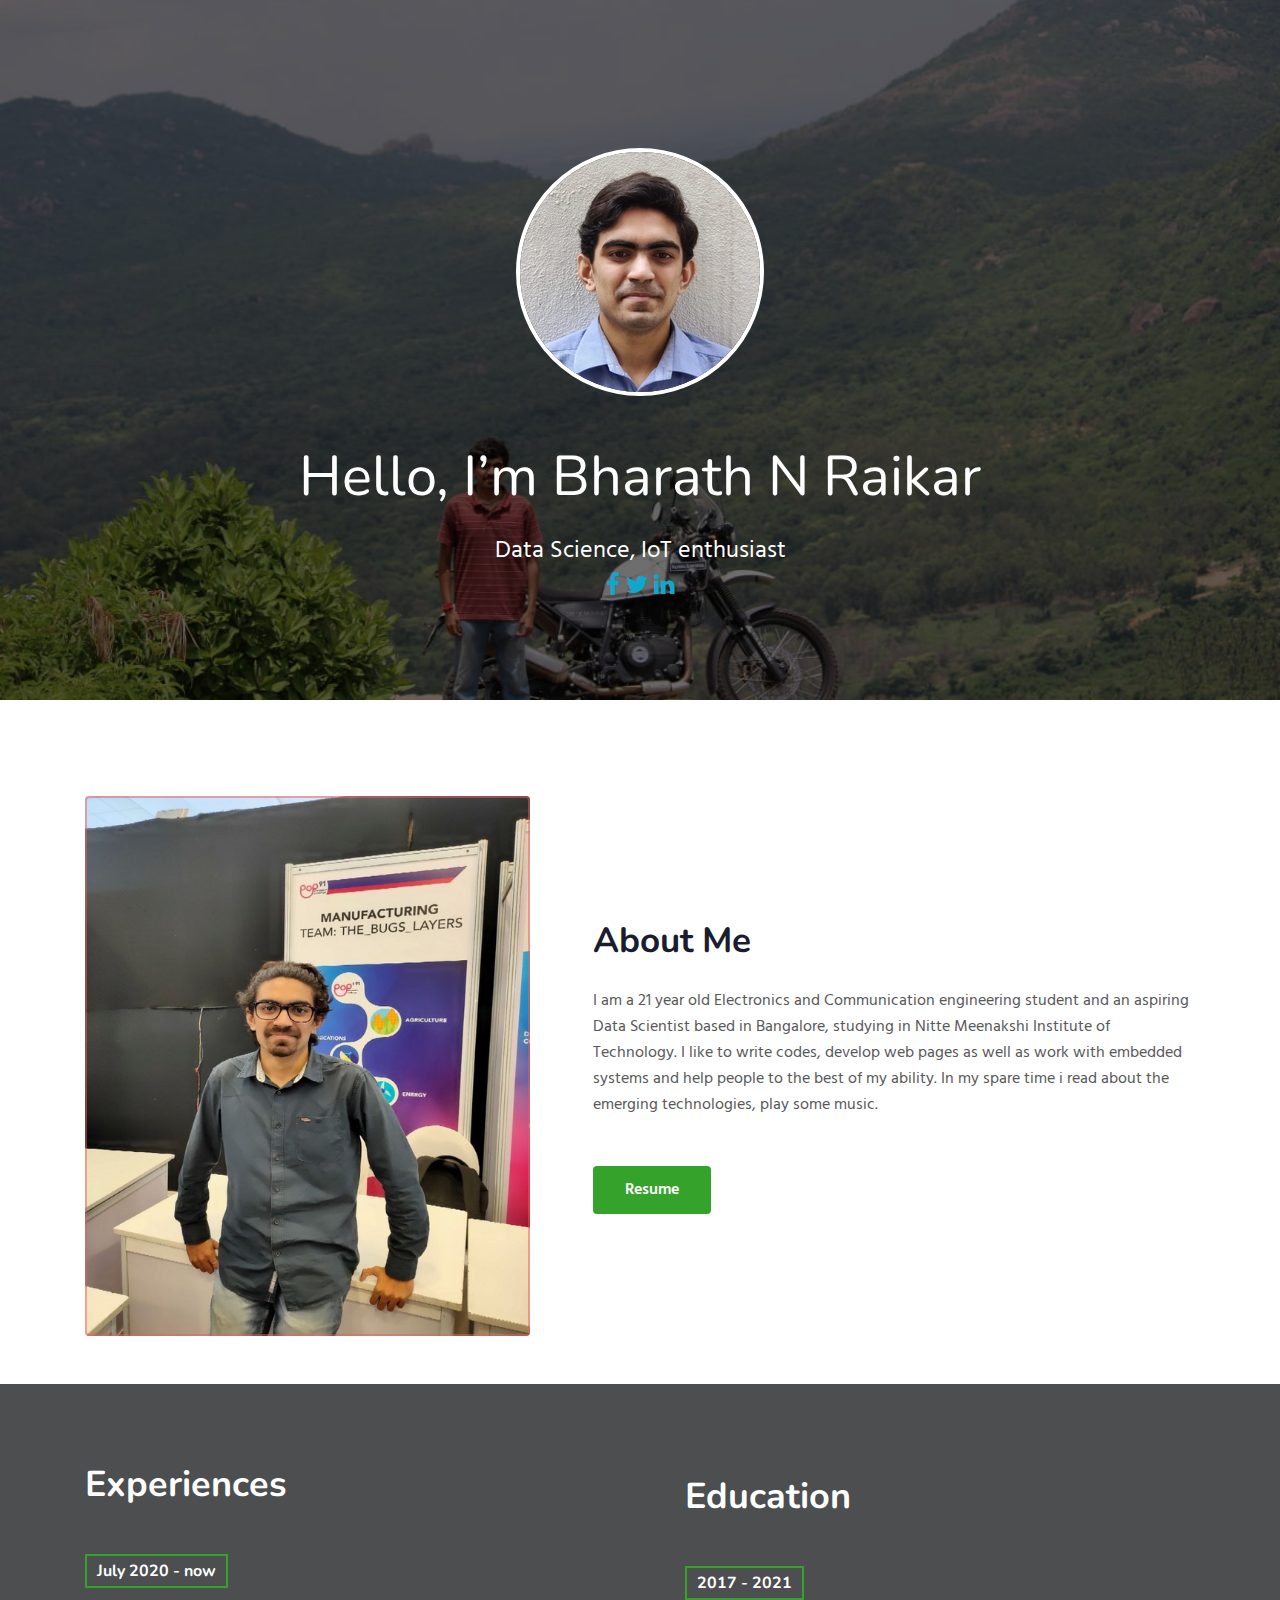
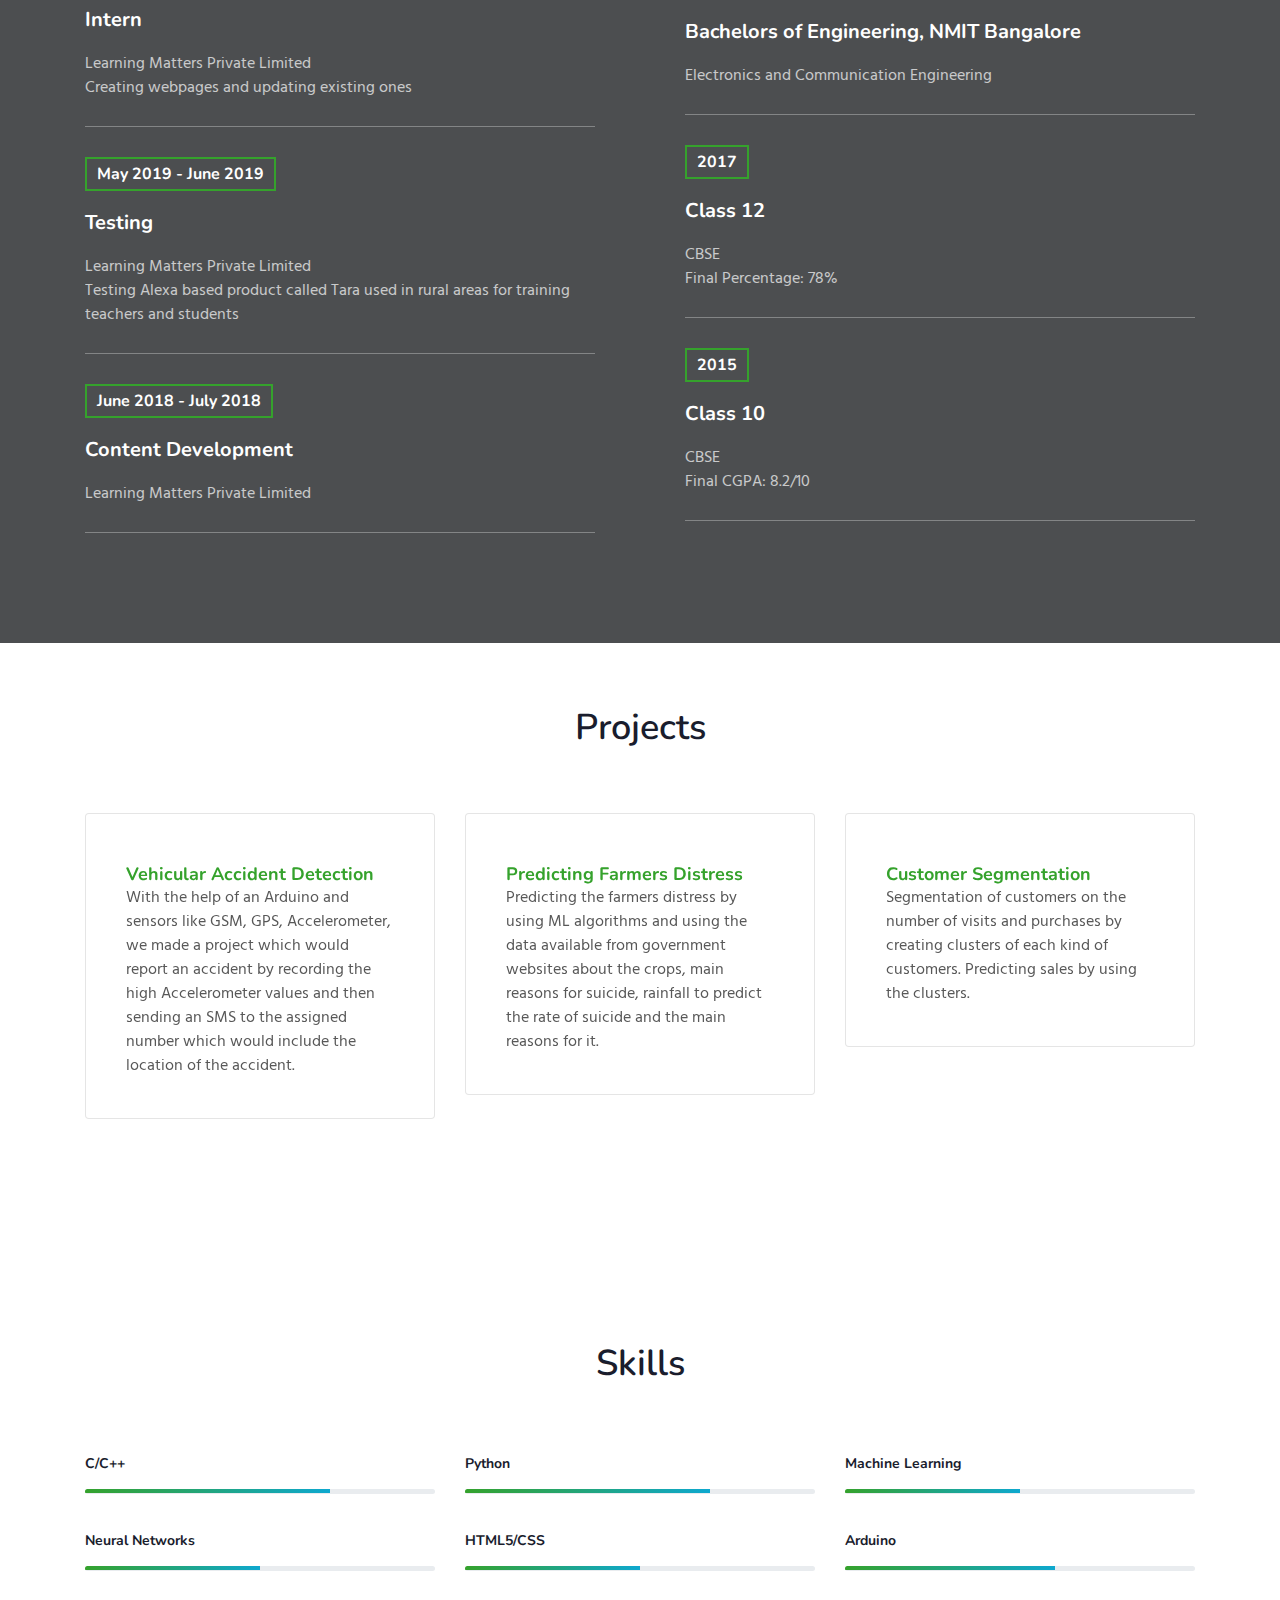
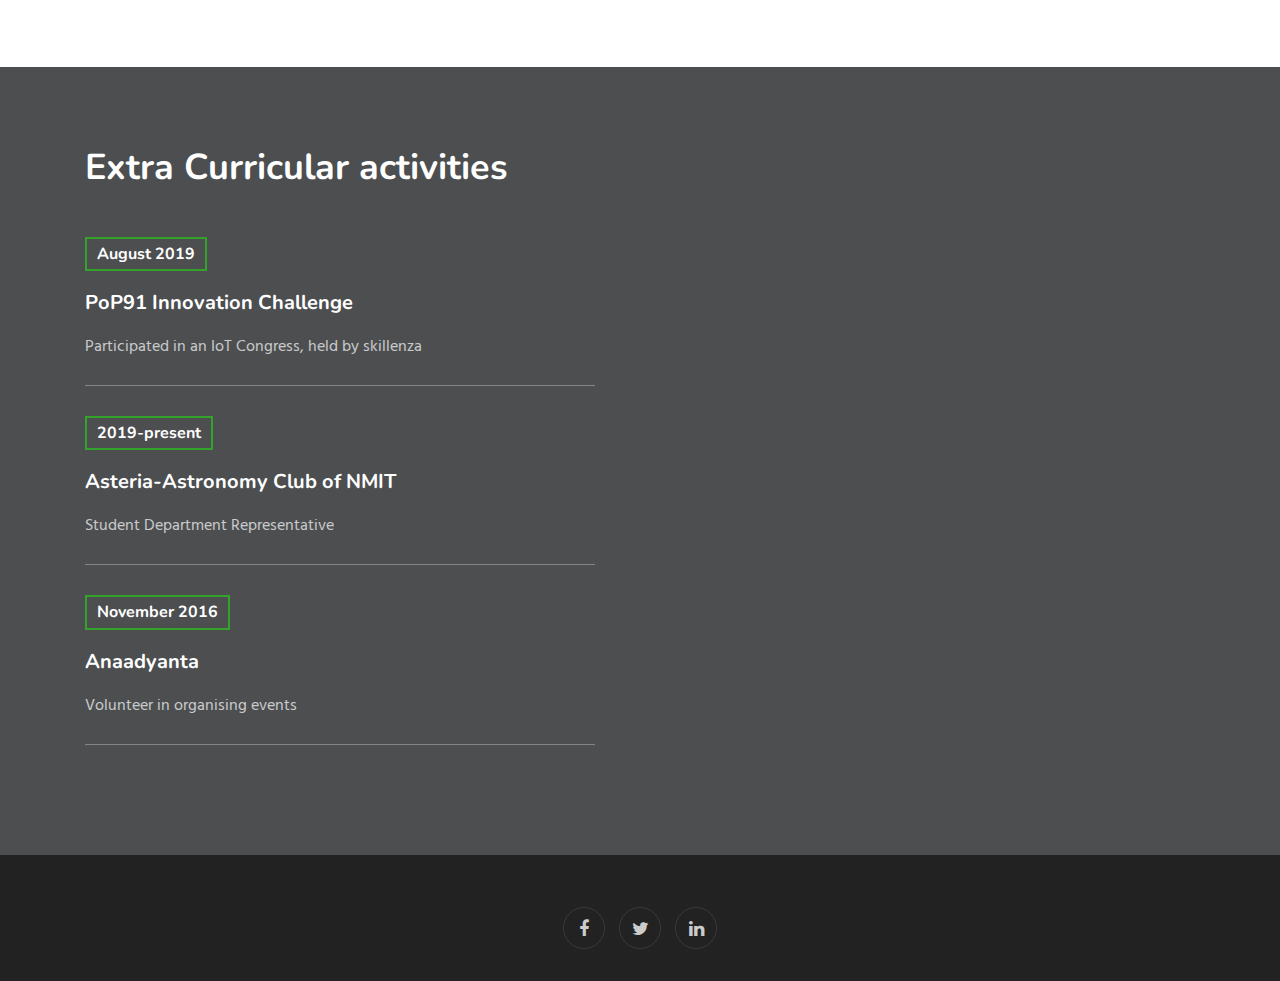
==== index.html @ 508997ac "first commit" ====
<!DOCTYPE html>
<html><head>
	<meta charset="utf-8">
	<meta name="viewport" content="width=device-width, initial-scale=1.0">
	<title>Bharath N Raikar</title>

	<!-- Custom-Files -->
    <link href="./bundles/css/style-starter.css" rel="stylesheet" type="text/css">
	 <!-- web fonts -->
    <link href="//fonts.googleapis.com/css?family=Nunito:400,600,700,800,900&amp;display=swap" rel="stylesheet">
    <link href="//fonts.googleapis.com/css?family=Hind&amp;display=swap" rel="stylesheet">
    <!-- //web fonts -->
</head>

<body>
	<div id="page" class="page"><!--  Main banner section -->
 
 <!--  //Main banner section --><!-- w3l-content-photo-5 -->

<!-- //w3l-content-photo-5 --><!-- grids block 5 -->
 <!--  Main banner section -->
 <section class="w3l-main-banner" id="home">
  <div class="companies20-content">
    <div class="companies-wrapper">
        <div class="item">
         
            <div class="slider-info banner-view text-center bg bg2" style="background-color: rgba(0, 0, 0, 0); margin-top: 0px; background-image: url(&quot;bundles/Cover.jpeg&quot;);" src="bundles/Webp.net-resizeimage.jpg">
              <div class="banner-info container">
                <img src="bundles/Webp.net-resizeimage.jpg" alt="about image" class="img-fluid" style="border-radius: 50%; border-color: rgb(255, 255, 255); border-style: solid; border-width: 4px;">
                <h3 class="banner-text mt-5 editContent">Hello, I’m Bharath N Raikar
                  </h3>
                  <p class="my-4 mb-5 editContent">Data Science, IoT enthusiast <br>
                  
                    
                    <a href="https://www.facebook.com/bharathnraikar/" class="facebook editContent"><span class="fa fa-facebook"></span></a>
                    <a href="https://twitter.com/raikar_bharath" class="twitter editContent"><span class="fa fa-twitter"></span></a>
                    <a href="https://www.linkedin.com/in/bharath-n-raikar/" class="linkedin editContent" style="outline: none; cursor: inherit;"><span class="fa fa-linkedin" style="outline: none; cursor: inherit;"></span></a>
                  </p>
               
              </div>
            </div>
          
        </div>
    </div>
  </div>
</section>
 <!--  //Main banner section --><!-- w3l-content-photo-5 -->
<div class="w3l-content-photo-5 py-5 editContent" id="about">
	<div class="content-main pt-lg-5 pt-md-3 pb-0">
		<div class="container">
			<div class="row">
				<div class="col-lg-5 content-photo editContent">
					<a href="#"><img src="bundles/pop.jpg" class="img-fluid" alt="content-photo" style="outline: rgba(233, 94, 94, 0.5) solid 2px; cursor: pointer; outline-offset: -2px; border-radius: 4px; border-color: rgb(9, 110, 135); border-style: none; border-width: 1px;"></a>
				</div>
				<div class="col-lg-7 content-left mt-lg-0 mt-5 pl-lg-5 editContent">
					<h3 class="editContent">About Me</h3>
					<p class="mb-0 editContent" style="outline: none; cursor: inherit;">I am a 21 year old Electronics and Communication engineering student and an aspiring Data Scientist based in Bangalore, 
					studying in Nitte Meenakshi Institute of Technology. I like to write codes, develop web pages as well as work with embedded systems and help people to the best of my ability. In my spare time i read about the emerging technologies, 
					play some music.</p>
					<a href="https://drive.google.com/file/d/1hkkSkjhi4AtTl0Mt86RqBYHt2yBFlzLj/view?usp=drivesdk" class="btn-theme2 btn mt-lg-5 mt-4" style="outline: none; cursor: inherit;">Resume</a>
				</div>
			</div>
		</div>
	</div>
</div>
<!-- //w3l-content-photo-5 --><section class="services-12" id="experience">
	<div class="form-12-content bg bg2">
		<div class="container">
			<div class="grid grid-column-2 ">
				
				<div class="column1">
          <h3 class="mb-5 editContent">Experiences</h3>
					<div class="experience-top editContent" style="outline: none; cursor: inherit;">
            <h5 class="editContent" style="outline: none; cursor: inherit;">July 2020 - now</h5>
						<h4 class="editContent" style="outline: none; cursor: inherit;">Intern</h4>
						<p class="my-3 text-white editContent" style="outline: none; cursor: inherit;">Learning Matters Private Limited <br>Creating webpages and updating existing ones</p>
            </div>
            <div class="experience-top editContent" style="outline: none; cursor: inherit;">
              <h5 class="editContent" style="outline: none; cursor: inherit;">May 2019 - June 2019</h5>
              <h4 class="editContent" style="outline: none; cursor: inherit;">Testing</h4>
              <p class="my-3 text-white editContent" style="outline: none; cursor: inherit;">Learning Matters Private Limited <br>Testing Alexa based product called Tara used in rural areas for training teachers and students</p>
              </div>
              <div class="experience-top editContent" style="outline: none; cursor: inherit;">
                <h5 class="editContent" style="outline: none; cursor: inherit;">June 2018 - July 2018</h5>
                <h4 class="editContent" style="outline: none; cursor: inherit;">Content Development</h4>
                <p class="my-3 text-white editContent" style="outline: none; cursor: inherit;">Learning Matters Private Limited</p>
                </div>
					</div>
					<div class="column2">
            <h3 class="mb-5 editContent">Education</h3>
            <div class="experience-top">
              <h5 class="editContent" style="outline: none; cursor: inherit;">2017 - 2021</h5>
              <h4 class="editContent" style="outline: none; cursor: inherit;">Bachelors of Engineering, NMIT Bangalore</h4>
              <p class="my-3 text-white editContent">Electronics and Communication Engineering</p>
              </div>
              <div class="experience-top editContent" style="outline: none; cursor: inherit;">
                <h5 class="editContent" style="outline: none; cursor: inherit;">2017</h5>
                <h4 class="editContent" style="outline: none; cursor: inherit;">Class 12</h4>
                <p class="my-3 text-white editContent" style="outline: none; cursor: inherit;">CBSE<br>Final Percentage: 78%</p>
                </div>
                <div class="experience-top editContent" style="outline: none; cursor: inherit;">
                  <h5 class="editContent" style="outline: none; cursor: inherit;">2015</h5>
                  <h4 class="editContent" style="outline: none; cursor: inherit;">Class 10</h4>
                  <p class="my-3 text-white editContent" style="outline: none; cursor: inherit;">CBSE<br>Final CGPA: 8.2/10</p>
                  </div>
					</div>
			</div>
		</div>
	</div>
</section><section class="w3l-testimonials" id="testimonials">
  <div class="customers-6-content py-5 editContent">
    <div class="container py-lg-3">
      <div class="heading text-center mx-auto">
        <h3 class="head editContent">Projects</h3>
      </div>
     
      

        
        <!-- Carousel items -->
        <div class="carousel-inner pb-5">

          <div class="carousel-item active">
            <div class="customer row py-5 mt-3">
              <div class="col-lg-4 col-md-6">
                <div class="card editContent" style="outline: none; cursor: inherit;">
                 
                  <div class="card-body">
                    
                    <h3 class="card-title mt-2 editContent" style="outline: none; cursor: inherit;">Vehicular Accident Detection</h3>
                   
                    <p class="card-text editContent" style="outline: none; cursor: inherit;"> With the help of an Arduino and sensors like GSM, GPS, Accelerometer, we made a project which would report an accident by recording the high Accelerometer values and then sending an SMS to the assigned number which would include the location of the accident.
                    </p>
                  
                    
                  </div>
                </div>
              </div>
              <div class="col-lg-4 col-md-6 off-testi-2">
                <div class="card editContent">
                
                  <div class="card-body">
                    
                    <h3 class="card-title mt-2 editContent" style="outline: none; cursor: inherit;">Predicting Farmers Distress</h3>
                    <p class="card-text editContent">  Predicting the farmers distress by using ML algorithms and using the data available from government websites about the crops, main reasons for suicide, rainfall to predict the rate of suicide and the main reasons for it.
                    </p>
                    
                  
                  </div>
                </div>
              </div>
              <div class="col-lg-4 offset-md-3 offset-lg-0 col-md-6 off-testi">
                <div class="card editContent" style="outline: none; cursor: inherit;">
                  
                  <div class="card-body">
                    
                    <h3 class="card-title mt-2 editContent" style="outline: none; cursor: inherit;">Customer Segmentation</h3>
                    <p class="card-text editContent" style="outline: none; cursor: inherit;">  Segmentation of customers on the number of visits and purchases by creating clusters of each kind of customers. Predicting sales by using the clusters.
                     </p>
                   
                    
                  </div>
                </div>
              </div>
            </div>
          </div>
          <!--.item-->

        
           

        </div>
       
    </div>
  </div>
  <!--//customers -->
</section><section class="w3l-about ">
<div class="skills-bars py-5 editContent">
 <div class="container py-md-3">
  <div class="heading text-center mx-auto">
    <h3 class="head editContent">Skills</h3>
    
      
    </div>
<div class="row mt-5 pt-3">
    <div class="col-lg-4 col-md-4 col-sm-6 skills-bar-grids mb-4 pb-2 editContent" style="outline: none; cursor: inherit;">
        <h4 class="editContent" style="outline: none; cursor: inherit;">C/C++</h4>
        <div class="progress editContent" style="outline: none; cursor: inherit;">
        <div class="progress-bar progress-bar-striped bg-color editContent" role="progressbar" style="width: 70%; height: 4px; outline: none; cursor: inherit;" aria-valuenow="50" aria-valuemin="0" aria-valuemax="100">
      </div>
    </div>
</div>
    <div class="col-lg-4 col-md-4 col-sm-6 skills-bar-grids mb-4 pb-2 editContent">
        <h4 class="editContent">Python</h4>
        <div class="progress editContent" style="outline: none; cursor: inherit;">
        <div class="progress-bar progress-bar-striped bg-color editContent" role="progressbar" style="width: 70%; height: 4px; outline: none; cursor: inherit;" aria-valuenow="50" aria-valuemin="0" aria-valuemax="100">
      </div>
    </div>
</div>
<div class="col-lg-4  col-md-4 col-sm-6 skills-bar-grids mb-4 pb-2 editContent" style="outline: none; cursor: inherit;">
    <h4 class="editContent" style="outline: none; cursor: inherit;">Machine Learning</h4>
    <div class="progress editContent" style="outline: none; cursor: inherit;">
    <div class="progress-bar progress-bar-striped bg-color editContent" role="progressbar" style="width: 50%; height: 4px; outline: none; cursor: inherit;" aria-valuenow="50" aria-valuemin="0" aria-valuemax="100">
  </div>
</div>
</div>
<div class="col-lg-4  col-md-4 col-sm-6 skills-bar-grids mb-4 pb-2 editContent" style="outline: none; cursor: inherit;">
    <h4 class="editContent" style="outline: none; cursor: inherit;">Neural Networks</h4>
    <div class="progress editContent" style="outline: none; cursor: inherit;">
    <div class="progress-bar progress-bar-striped bg-color editContent" role="progressbar" style="width: 50%; height: 4px; outline: none; cursor: inherit;" aria-valuenow="50" aria-valuemin="0" aria-valuemax="100">
  </div>
</div>
</div>
<div class="col-lg-4  col-md-4 col-sm-6 skills-bar-grids mb-4 pb-2 editContent">
    <h4 class="editContent">HTML5/CSS</h4>
    <div class="progress editContent" style="outline: none; cursor: inherit;">
    <div class="progress-bar progress-bar-striped bg-color editContent" role="progressbar" style="width: 50%; height: 4px; outline: none; cursor: inherit;" aria-valuenow="50" aria-valuemin="0" aria-valuemax="100">
  </div>
</div>
</div>
<div class="col-lg-4 col-md-4 col-sm-6 skills-bar-grids editContent" style="outline: none; cursor: inherit;">
    <h4 class="editContent" style="outline: none; cursor: inherit;">Arduino</h4>
    <div class="progress editContent" style="outline: none; cursor: inherit;">
    <div class="progress-bar progress-bar-striped bg-color editContent" role="progressbar" style="width: 60%; height: 4px; outline: none; cursor: inherit;" aria-valuenow="50" aria-valuemin="0" aria-valuemax="100">
  </div>
</div>
</div>

 </div>
 </div>
</div>
 </section><section class="services-12" id="experience">
	<div class="form-12-content bg bg2">
		<div class="container">
			<div class="grid grid-column-2 ">
				
				<div class="column1">
          <h3 class="mb-5 editContent" style="outline: none; cursor: inherit;">Extra Curricular activities</h3>
					<div class="experience-top editContent" style="outline: none; cursor: inherit;">
            <h5 class="editContent" style="outline: none; cursor: inherit;">August 2019</h5>
						<h4 class="editContent" style="outline: none; cursor: inherit;">PoP91 Innovation Challenge</h4>
						<p class="my-3 text-white editContent" style="outline: none; cursor: inherit;">Participated in an IoT Congress, held by skillenza</p>
            </div>
            <div class="experience-top editContent" style="outline: none; cursor: inherit;">
              <h5 class="editContent" style="outline: none; cursor: inherit;">2019-present</h5>
              <h4 class="editContent" style="outline: none; cursor: inherit;">Asteria-Astronomy Club of NMIT</h4>
              <p class="my-3 text-white editContent" style="outline: none; cursor: inherit;">Student Department Representative</p>
              </div>
              <div class="experience-top editContent" style="outline: none; cursor: inherit;">
                <h5 class="editContent" style="outline: none; cursor: inherit;">November 2016</h5>
                <h4 class="editContent" style="outline: none; cursor: inherit;">Anaadyanta</h4>
                <p class="my-3 text-white editContent" style="outline: none; cursor: inherit;">Volunteer in organising events</p>
                </div>
					</div>
				
			</div>
		</div>
	</div>
</section><!-- grids block 5 -->
 <section class="w3l-footer-29-main" id="footer">
  <div class="footer-29 text-center editContent">
      <div class="container">
        
        <div class="main-social-footer-29">
                    
          <a href="https://www.facebook.com/bharathnraikar/" class="facebook editContent"><span class="fa fa-facebook"></span></a>
          <a href="https://twitter.com/raikar_bharath" class="twitter editContent"><span class="fa fa-twitter"></span></a>
          <a href="https://www.linkedin.com/in/bharath-n-raikar/" class="linkedin editContent" style="outline: none; cursor: inherit;"><span class="fa fa-linkedin" style="outline: none; cursor: inherit;"></span></a>
      </div>
          
      </div>
  </div>
 
</section></div><!-- /#page -->


</body></html>
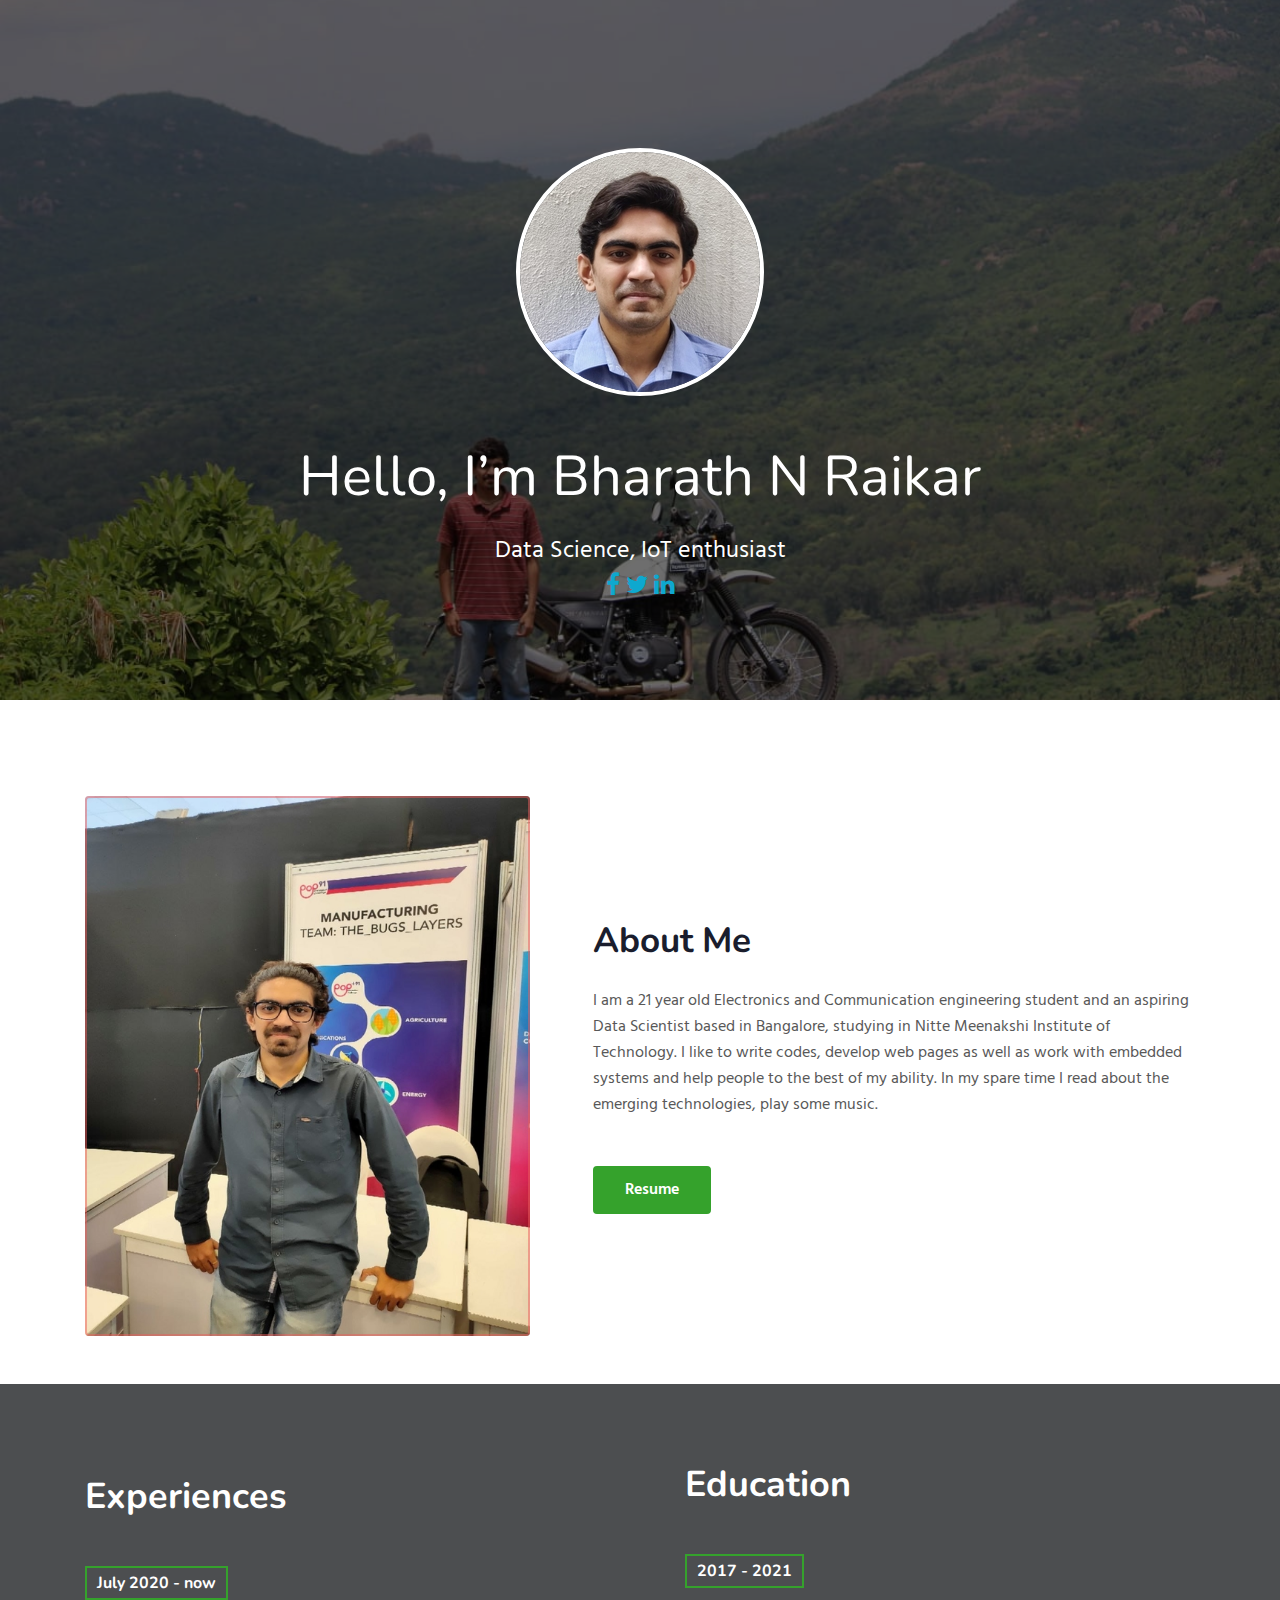
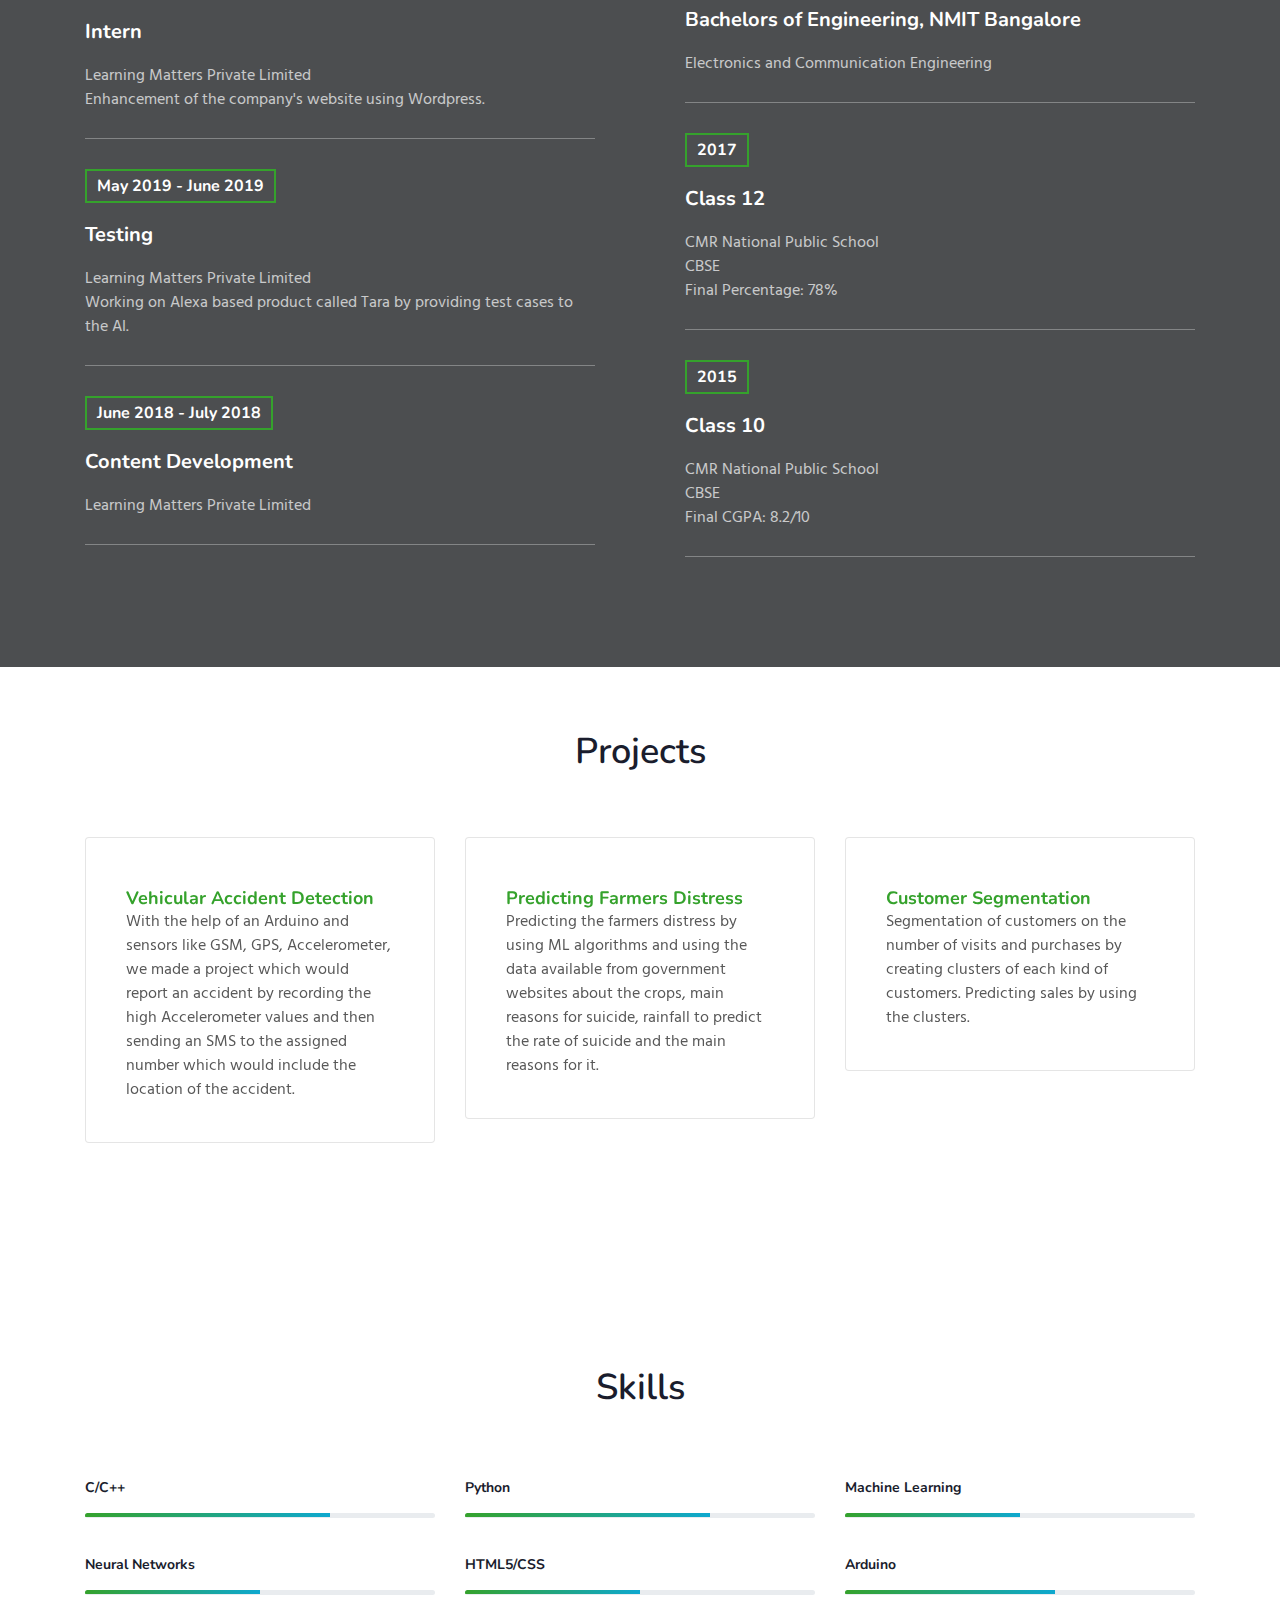
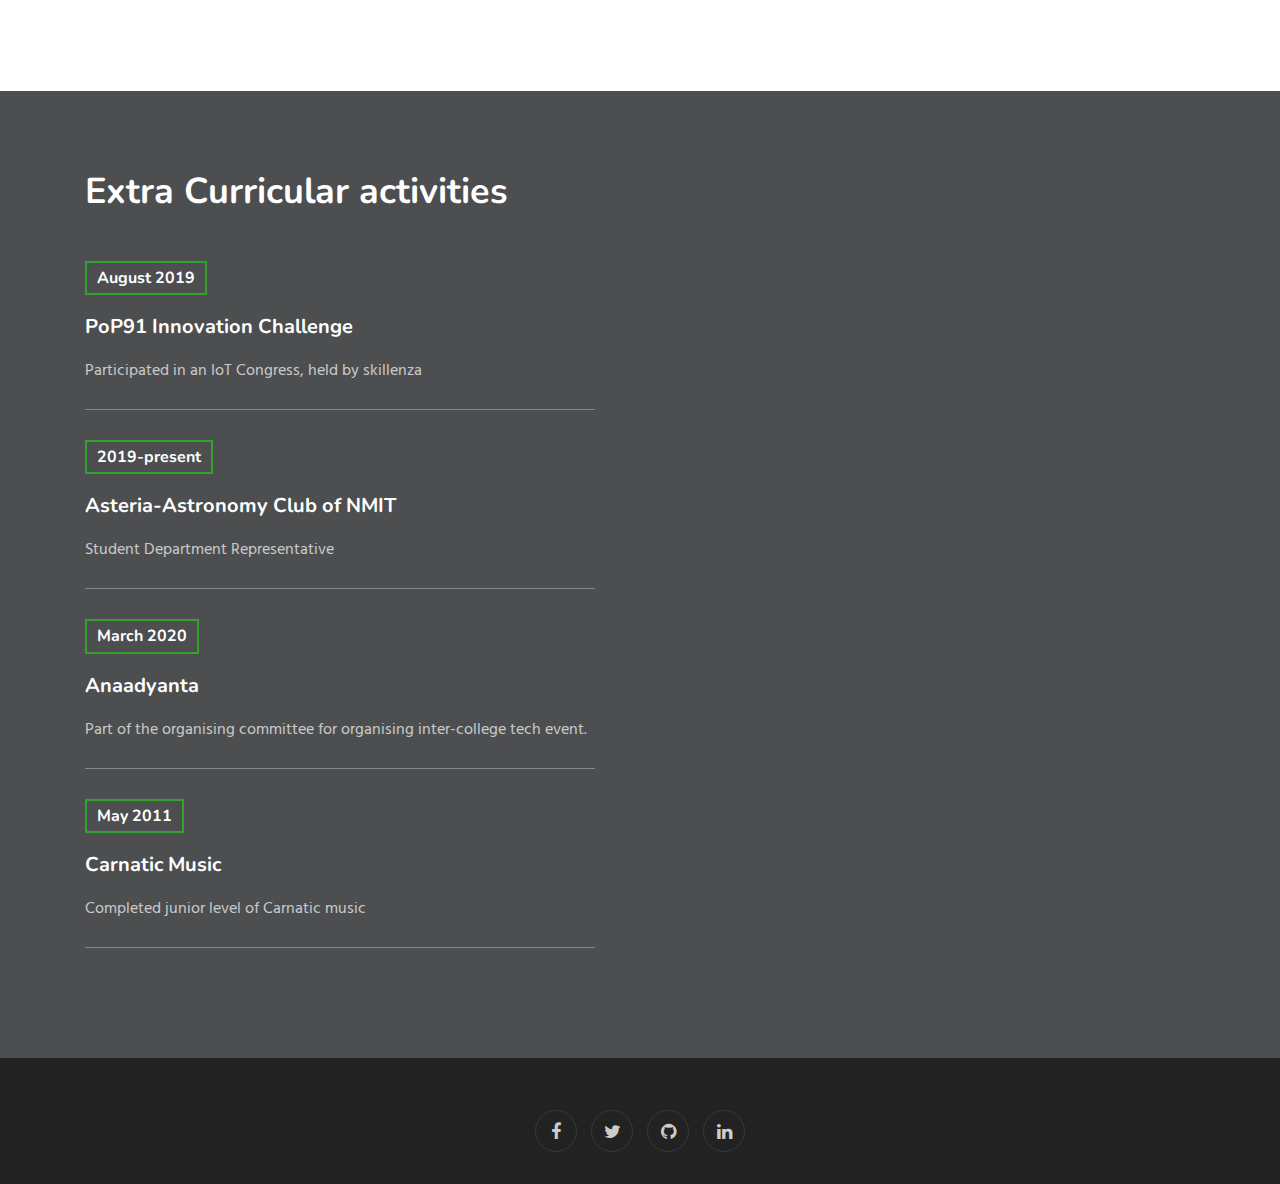
==== commit b5208bfe: "Add files via upload" ====
--- a/index.html
+++ b/index.html
@@ -1,277 +1,283 @@
-<!DOCTYPE html>
-<html><head>
-	<meta charset="utf-8">
-	<meta name="viewport" content="width=device-width, initial-scale=1.0">
-	<title>Bharath N Raikar</title>
-
-	<!-- Custom-Files -->
-    <link href="./bundles/css/style-starter.css" rel="stylesheet" type="text/css">
-	 <!-- web fonts -->
-    <link href="//fonts.googleapis.com/css?family=Nunito:400,600,700,800,900&amp;display=swap" rel="stylesheet">
-    <link href="//fonts.googleapis.com/css?family=Hind&amp;display=swap" rel="stylesheet">
-    <!-- //web fonts -->
-</head>
-
-<body>
-	<div id="page" class="page"><!--  Main banner section -->
- 
- <!--  //Main banner section --><!-- w3l-content-photo-5 -->
-
-<!-- //w3l-content-photo-5 --><!-- grids block 5 -->
- <!--  Main banner section -->
- <section class="w3l-main-banner" id="home">
-  <div class="companies20-content">
-    <div class="companies-wrapper">
-        <div class="item">
-         
-            <div class="slider-info banner-view text-center bg bg2" style="background-color: rgba(0, 0, 0, 0); margin-top: 0px; background-image: url(&quot;bundles/Cover.jpeg&quot;);" src="bundles/Webp.net-resizeimage.jpg">
-              <div class="banner-info container">
-                <img src="bundles/Webp.net-resizeimage.jpg" alt="about image" class="img-fluid" style="border-radius: 50%; border-color: rgb(255, 255, 255); border-style: solid; border-width: 4px;">
-                <h3 class="banner-text mt-5 editContent">Hello, I’m Bharath N Raikar
-                  </h3>
-                  <p class="my-4 mb-5 editContent">Data Science, IoT enthusiast <br>
-                  
-                    
-                    <a href="https://www.facebook.com/bharathnraikar/" class="facebook editContent"><span class="fa fa-facebook"></span></a>
-                    <a href="https://twitter.com/raikar_bharath" class="twitter editContent"><span class="fa fa-twitter"></span></a>
-                    <a href="https://www.linkedin.com/in/bharath-n-raikar/" class="linkedin editContent" style="outline: none; cursor: inherit;"><span class="fa fa-linkedin" style="outline: none; cursor: inherit;"></span></a>
-                  </p>
-               
-              </div>
-            </div>
-          
-        </div>
-    </div>
-  </div>
-</section>
- <!--  //Main banner section --><!-- w3l-content-photo-5 -->
-<div class="w3l-content-photo-5 py-5 editContent" id="about">
-	<div class="content-main pt-lg-5 pt-md-3 pb-0">
-		<div class="container">
-			<div class="row">
-				<div class="col-lg-5 content-photo editContent">
-					<a href="#"><img src="bundles/pop.jpg" class="img-fluid" alt="content-photo" style="outline: rgba(233, 94, 94, 0.5) solid 2px; cursor: pointer; outline-offset: -2px; border-radius: 4px; border-color: rgb(9, 110, 135); border-style: none; border-width: 1px;"></a>
-				</div>
-				<div class="col-lg-7 content-left mt-lg-0 mt-5 pl-lg-5 editContent">
-					<h3 class="editContent">About Me</h3>
-					<p class="mb-0 editContent" style="outline: none; cursor: inherit;">I am a 21 year old Electronics and Communication engineering student and an aspiring Data Scientist based in Bangalore, 
-					studying in Nitte Meenakshi Institute of Technology. I like to write codes, develop web pages as well as work with embedded systems and help people to the best of my ability. In my spare time i read about the emerging technologies, 
-					play some music.</p>
-					<a href="https://drive.google.com/file/d/1hkkSkjhi4AtTl0Mt86RqBYHt2yBFlzLj/view?usp=drivesdk" class="btn-theme2 btn mt-lg-5 mt-4" style="outline: none; cursor: inherit;">Resume</a>
-				</div>
-			</div>
-		</div>
-	</div>
-</div>
-<!-- //w3l-content-photo-5 --><section class="services-12" id="experience">
-	<div class="form-12-content bg bg2">
-		<div class="container">
-			<div class="grid grid-column-2 ">
-				
-				<div class="column1">
-          <h3 class="mb-5 editContent">Experiences</h3>
-					<div class="experience-top editContent" style="outline: none; cursor: inherit;">
-            <h5 class="editContent" style="outline: none; cursor: inherit;">July 2020 - now</h5>
-						<h4 class="editContent" style="outline: none; cursor: inherit;">Intern</h4>
-						<p class="my-3 text-white editContent" style="outline: none; cursor: inherit;">Learning Matters Private Limited <br>Creating webpages and updating existing ones</p>
-            </div>
-            <div class="experience-top editContent" style="outline: none; cursor: inherit;">
-              <h5 class="editContent" style="outline: none; cursor: inherit;">May 2019 - June 2019</h5>
-              <h4 class="editContent" style="outline: none; cursor: inherit;">Testing</h4>
-              <p class="my-3 text-white editContent" style="outline: none; cursor: inherit;">Learning Matters Private Limited <br>Testing Alexa based product called Tara used in rural areas for training teachers and students</p>
-              </div>
-              <div class="experience-top editContent" style="outline: none; cursor: inherit;">
-                <h5 class="editContent" style="outline: none; cursor: inherit;">June 2018 - July 2018</h5>
-                <h4 class="editContent" style="outline: none; cursor: inherit;">Content Development</h4>
-                <p class="my-3 text-white editContent" style="outline: none; cursor: inherit;">Learning Matters Private Limited</p>
-                </div>
-					</div>
-					<div class="column2">
-            <h3 class="mb-5 editContent">Education</h3>
-            <div class="experience-top">
-              <h5 class="editContent" style="outline: none; cursor: inherit;">2017 - 2021</h5>
-              <h4 class="editContent" style="outline: none; cursor: inherit;">Bachelors of Engineering, NMIT Bangalore</h4>
-              <p class="my-3 text-white editContent">Electronics and Communication Engineering</p>
-              </div>
-              <div class="experience-top editContent" style="outline: none; cursor: inherit;">
-                <h5 class="editContent" style="outline: none; cursor: inherit;">2017</h5>
-                <h4 class="editContent" style="outline: none; cursor: inherit;">Class 12</h4>
-                <p class="my-3 text-white editContent" style="outline: none; cursor: inherit;">CBSE<br>Final Percentage: 78%</p>
-                </div>
-                <div class="experience-top editContent" style="outline: none; cursor: inherit;">
-                  <h5 class="editContent" style="outline: none; cursor: inherit;">2015</h5>
-                  <h4 class="editContent" style="outline: none; cursor: inherit;">Class 10</h4>
-                  <p class="my-3 text-white editContent" style="outline: none; cursor: inherit;">CBSE<br>Final CGPA: 8.2/10</p>
-                  </div>
-					</div>
-			</div>
-		</div>
-	</div>
-</section><section class="w3l-testimonials" id="testimonials">
-  <div class="customers-6-content py-5 editContent">
-    <div class="container py-lg-3">
-      <div class="heading text-center mx-auto">
-        <h3 class="head editContent">Projects</h3>
-      </div>
-     
-      
-
-        
-        <!-- Carousel items -->
-        <div class="carousel-inner pb-5">
-
-          <div class="carousel-item active">
-            <div class="customer row py-5 mt-3">
-              <div class="col-lg-4 col-md-6">
-                <div class="card editContent" style="outline: none; cursor: inherit;">
-                 
-                  <div class="card-body">
-                    
-                    <h3 class="card-title mt-2 editContent" style="outline: none; cursor: inherit;">Vehicular Accident Detection</h3>
-                   
-                    <p class="card-text editContent" style="outline: none; cursor: inherit;"> With the help of an Arduino and sensors like GSM, GPS, Accelerometer, we made a project which would report an accident by recording the high Accelerometer values and then sending an SMS to the assigned number which would include the location of the accident.
-                    </p>
-                  
-                    
-                  </div>
-                </div>
-              </div>
-              <div class="col-lg-4 col-md-6 off-testi-2">
-                <div class="card editContent">
-                
-                  <div class="card-body">
-                    
-                    <h3 class="card-title mt-2 editContent" style="outline: none; cursor: inherit;">Predicting Farmers Distress</h3>
-                    <p class="card-text editContent">  Predicting the farmers distress by using ML algorithms and using the data available from government websites about the crops, main reasons for suicide, rainfall to predict the rate of suicide and the main reasons for it.
-                    </p>
-                    
-                  
-                  </div>
-                </div>
-              </div>
-              <div class="col-lg-4 offset-md-3 offset-lg-0 col-md-6 off-testi">
-                <div class="card editContent" style="outline: none; cursor: inherit;">
-                  
-                  <div class="card-body">
-                    
-                    <h3 class="card-title mt-2 editContent" style="outline: none; cursor: inherit;">Customer Segmentation</h3>
-                    <p class="card-text editContent" style="outline: none; cursor: inherit;">  Segmentation of customers on the number of visits and purchases by creating clusters of each kind of customers. Predicting sales by using the clusters.
-                     </p>
-                   
-                    
-                  </div>
-                </div>
-              </div>
-            </div>
-          </div>
-          <!--.item-->
-
-        
-           
-
-        </div>
-       
-    </div>
-  </div>
-  <!--//customers -->
-</section><section class="w3l-about ">
-<div class="skills-bars py-5 editContent">
- <div class="container py-md-3">
-  <div class="heading text-center mx-auto">
-    <h3 class="head editContent">Skills</h3>
-    
-      
-    </div>
-<div class="row mt-5 pt-3">
-    <div class="col-lg-4 col-md-4 col-sm-6 skills-bar-grids mb-4 pb-2 editContent" style="outline: none; cursor: inherit;">
-        <h4 class="editContent" style="outline: none; cursor: inherit;">C/C++</h4>
-        <div class="progress editContent" style="outline: none; cursor: inherit;">
-        <div class="progress-bar progress-bar-striped bg-color editContent" role="progressbar" style="width: 70%; height: 4px; outline: none; cursor: inherit;" aria-valuenow="50" aria-valuemin="0" aria-valuemax="100">
-      </div>
-    </div>
-</div>
-    <div class="col-lg-4 col-md-4 col-sm-6 skills-bar-grids mb-4 pb-2 editContent">
-        <h4 class="editContent">Python</h4>
-        <div class="progress editContent" style="outline: none; cursor: inherit;">
-        <div class="progress-bar progress-bar-striped bg-color editContent" role="progressbar" style="width: 70%; height: 4px; outline: none; cursor: inherit;" aria-valuenow="50" aria-valuemin="0" aria-valuemax="100">
-      </div>
-    </div>
-</div>
-<div class="col-lg-4  col-md-4 col-sm-6 skills-bar-grids mb-4 pb-2 editContent" style="outline: none; cursor: inherit;">
-    <h4 class="editContent" style="outline: none; cursor: inherit;">Machine Learning</h4>
-    <div class="progress editContent" style="outline: none; cursor: inherit;">
-    <div class="progress-bar progress-bar-striped bg-color editContent" role="progressbar" style="width: 50%; height: 4px; outline: none; cursor: inherit;" aria-valuenow="50" aria-valuemin="0" aria-valuemax="100">
-  </div>
-</div>
-</div>
-<div class="col-lg-4  col-md-4 col-sm-6 skills-bar-grids mb-4 pb-2 editContent" style="outline: none; cursor: inherit;">
-    <h4 class="editContent" style="outline: none; cursor: inherit;">Neural Networks</h4>
-    <div class="progress editContent" style="outline: none; cursor: inherit;">
-    <div class="progress-bar progress-bar-striped bg-color editContent" role="progressbar" style="width: 50%; height: 4px; outline: none; cursor: inherit;" aria-valuenow="50" aria-valuemin="0" aria-valuemax="100">
-  </div>
-</div>
-</div>
-<div class="col-lg-4  col-md-4 col-sm-6 skills-bar-grids mb-4 pb-2 editContent">
-    <h4 class="editContent">HTML5/CSS</h4>
-    <div class="progress editContent" style="outline: none; cursor: inherit;">
-    <div class="progress-bar progress-bar-striped bg-color editContent" role="progressbar" style="width: 50%; height: 4px; outline: none; cursor: inherit;" aria-valuenow="50" aria-valuemin="0" aria-valuemax="100">
-  </div>
-</div>
-</div>
-<div class="col-lg-4 col-md-4 col-sm-6 skills-bar-grids editContent" style="outline: none; cursor: inherit;">
-    <h4 class="editContent" style="outline: none; cursor: inherit;">Arduino</h4>
-    <div class="progress editContent" style="outline: none; cursor: inherit;">
-    <div class="progress-bar progress-bar-striped bg-color editContent" role="progressbar" style="width: 60%; height: 4px; outline: none; cursor: inherit;" aria-valuenow="50" aria-valuemin="0" aria-valuemax="100">
-  </div>
-</div>
-</div>
-
- </div>
- </div>
-</div>
- </section><section class="services-12" id="experience">
-	<div class="form-12-content bg bg2">
-		<div class="container">
-			<div class="grid grid-column-2 ">
-				
-				<div class="column1">
-          <h3 class="mb-5 editContent" style="outline: none; cursor: inherit;">Extra Curricular activities</h3>
-					<div class="experience-top editContent" style="outline: none; cursor: inherit;">
-            <h5 class="editContent" style="outline: none; cursor: inherit;">August 2019</h5>
-						<h4 class="editContent" style="outline: none; cursor: inherit;">PoP91 Innovation Challenge</h4>
-						<p class="my-3 text-white editContent" style="outline: none; cursor: inherit;">Participated in an IoT Congress, held by skillenza</p>
-            </div>
-            <div class="experience-top editContent" style="outline: none; cursor: inherit;">
-              <h5 class="editContent" style="outline: none; cursor: inherit;">2019-present</h5>
-              <h4 class="editContent" style="outline: none; cursor: inherit;">Asteria-Astronomy Club of NMIT</h4>
-              <p class="my-3 text-white editContent" style="outline: none; cursor: inherit;">Student Department Representative</p>
-              </div>
-              <div class="experience-top editContent" style="outline: none; cursor: inherit;">
-                <h5 class="editContent" style="outline: none; cursor: inherit;">November 2016</h5>
-                <h4 class="editContent" style="outline: none; cursor: inherit;">Anaadyanta</h4>
-                <p class="my-3 text-white editContent" style="outline: none; cursor: inherit;">Volunteer in organising events</p>
-                </div>
-					</div>
-				
-			</div>
-		</div>
-	</div>
-</section><!-- grids block 5 -->
- <section class="w3l-footer-29-main" id="footer">
-  <div class="footer-29 text-center editContent">
-      <div class="container">
-        
-        <div class="main-social-footer-29">
-                    
-          <a href="https://www.facebook.com/bharathnraikar/" class="facebook editContent"><span class="fa fa-facebook"></span></a>
-          <a href="https://twitter.com/raikar_bharath" class="twitter editContent"><span class="fa fa-twitter"></span></a>
-          <a href="https://www.linkedin.com/in/bharath-n-raikar/" class="linkedin editContent" style="outline: none; cursor: inherit;"><span class="fa fa-linkedin" style="outline: none; cursor: inherit;"></span></a>
-      </div>
-          
-      </div>
-  </div>
- 
-</section></div><!-- /#page -->
-
-
+<!DOCTYPE html>
+<html><head>
+	<meta charset="utf-8">
+	<meta name="viewport" content="width=device-width, initial-scale=1.0">
+	<title>Bharath N Raikar</title>
+
+	<!-- Custom-Files -->
+    <link href="./bundles/css/style-starter.css" rel="stylesheet" type="text/css">
+	 <!-- web fonts -->
+    <link href="//fonts.googleapis.com/css?family=Nunito:400,600,700,800,900&amp;display=swap" rel="stylesheet">
+    <link href="//fonts.googleapis.com/css?family=Hind&amp;display=swap" rel="stylesheet">
+    <!-- //web fonts -->
+</head>
+
+<body>
+	<div id="page" class="page"><!--  Main banner section -->
+ 
+ <!--  //Main banner section --><!-- w3l-content-photo-5 -->
+
+<!-- //w3l-content-photo-5 --><!-- grids block 5 -->
+ <!--  Main banner section -->
+ <section class="w3l-main-banner" id="home">
+  <div class="companies20-content">
+    <div class="companies-wrapper">
+        <div class="item">
+         
+            <div class="slider-info banner-view text-center bg bg2" style="background-color: rgba(0, 0, 0, 0); margin-top: 0px; background-image: url(&quot;bundles/Cover.jpeg&quot;);" src="bundles/Webp.net-resizeimage.jpg">
+              <div class="banner-info container">
+                <img src="bundles/Webp.net-resizeimage.jpg" alt="about image" class="img-fluid" style="border-radius: 50%; border-color: rgb(255, 255, 255); border-style: solid; border-width: 4px;">
+                <h3 class="banner-text mt-5 editContent">Hello, I’m Bharath N Raikar
+                  </h3>
+                  <p class="my-4 mb-5 editContent">Data Science, IoT enthusiast <br>
+                  
+                    
+                    <a href="https://www.facebook.com/bharathnraikar/" class="facebook editContent"><span class="fa fa-facebook"></span></a>
+                    <a href="https://twitter.com/raikar_bharath" class="twitter editContent"><span class="fa fa-twitter"></span></a>
+                    <a href="https://www.linkedin.com/in/bharath-n-raikar/" class="linkedin editContent" style="outline: none; cursor: inherit;"><span class="fa fa-linkedin" style="outline: none; cursor: inherit;"></span></a>
+                  </p>
+               
+              </div>
+            </div>
+          
+        </div>
+    </div>
+  </div>
+</section>
+ <!--  //Main banner section --><!-- w3l-content-photo-5 -->
+<div class="w3l-content-photo-5 py-5 editContent" id="about">
+	<div class="content-main pt-lg-5 pt-md-3 pb-0">
+		<div class="container">
+			<div class="row">
+				<div class="col-lg-5 content-photo editContent">
+					<a href="#"><img src="bundles/pop.jpg" class="img-fluid" alt="content-photo" style="outline: rgba(233, 94, 94, 0.5) solid 2px; cursor: pointer; outline-offset: -2px; border-radius: 4px; border-color: rgb(9, 110, 135); border-style: none; border-width: 1px;"></a>
+				</div>
+				<div class="col-lg-7 content-left mt-lg-0 mt-5 pl-lg-5 editContent">
+					<h3 class="editContent">About Me</h3>
+					<p class="mb-0 editContent" style="outline: none; cursor: inherit;">I am a 21 year old Electronics and Communication engineering student and an aspiring Data Scientist based in Bangalore, 
+					studying in Nitte Meenakshi Institute of Technology. I like to write codes, develop web pages as well as work with embedded systems and help people to the best of my ability. In my spare time I read about the emerging technologies, 
+					play some music.</p>
+					<a href="https://drive.google.com/file/d/1hkkSkjhi4AtTl0Mt86RqBYHt2yBFlzLj/view?usp=drivesdk" class="btn-theme2 btn mt-lg-5 mt-4" style="outline: none; cursor: inherit;">Resume</a>
+				</div>
+			</div>
+		</div>
+	</div>
+</div>
+<!-- //w3l-content-photo-5 --><section class="services-12" id="experience">
+	<div class="form-12-content bg bg2">
+		<div class="container">
+			<div class="grid grid-column-2 ">
+				
+				<div class="column1">
+          <h3 class="mb-5 editContent">Experiences</h3>
+					<div class="experience-top editContent" style="outline: none; cursor: inherit;">
+            <h5 class="editContent" style="outline: none; cursor: inherit;">July 2020 - now</h5>
+						<h4 class="editContent" style="outline: none; cursor: inherit;">Intern</h4>
+						<p class="my-3 text-white editContent" style="outline: none; cursor: inherit;">Learning Matters Private Limited <br>Enhancement of the company's website using Wordpress.</p>
+            </div>
+            <div class="experience-top editContent" style="outline: none; cursor: inherit;">
+              <h5 class="editContent" style="outline: none; cursor: inherit;">May 2019 - June 2019</h5>
+              <h4 class="editContent" style="outline: none; cursor: inherit;">Testing</h4>
+              <p class="my-3 text-white editContent" style="outline: none; cursor: inherit;">Learning Matters Private Limited <br>Working on Alexa based product called Tara by providing test cases to the AI.</p>
+              </div>
+              <div class="experience-top editContent" style="outline: none; cursor: inherit;">
+                <h5 class="editContent" style="outline: none; cursor: inherit;">June 2018 - July 2018</h5>
+                <h4 class="editContent" style="outline: none; cursor: inherit;">Content Development</h4>
+                <p class="my-3 text-white editContent" style="outline: none; cursor: inherit;">Learning Matters Private Limited</p>
+                </div>
+					</div>
+					<div class="column2">
+            <h3 class="mb-5 editContent">Education</h3>
+            <div class="experience-top">
+              <h5 class="editContent" style="outline: none; cursor: inherit;">2017 - 2021</h5>
+              <h4 class="editContent" style="outline: none; cursor: inherit;">Bachelors of Engineering, NMIT Bangalore</h4>
+              <p class="my-3 text-white editContent">Electronics and Communication Engineering</p>
+              </div>
+              <div class="experience-top editContent" style="outline: none; cursor: inherit;">
+                <h5 class="editContent" style="outline: none; cursor: inherit;">2017</h5>
+                <h4 class="editContent" style="outline: none; cursor: inherit;">Class 12</h4>
+                <p class="my-3 text-white editContent" style="outline: none; cursor: inherit;">CMR National Public School<br>CBSE<br>Final Percentage: 78%</p>
+                </div>
+                <div class="experience-top editContent" style="outline: none; cursor: inherit;">
+                  <h5 class="editContent" style="outline: none; cursor: inherit;">2015</h5>
+                  <h4 class="editContent" style="outline: none; cursor: inherit;">Class 10</h4>
+                  <p class="my-3 text-white editContent" style="outline: none; cursor: inherit;">CMR National Public School<br>CBSE<br>Final CGPA: 8.2/10</p>
+                  </div>
+					</div>
+			</div>
+		</div>
+	</div>
+</section><section class="w3l-testimonials" id="testimonials">
+  <div class="customers-6-content py-5 editContent">
+    <div class="container py-lg-3">
+      <div class="heading text-center mx-auto">
+        <h3 class="head editContent">Projects</h3>
+      </div>
+     
+      
+
+        
+        <!-- Carousel items -->
+        <div class="carousel-inner pb-5">
+
+          <div class="carousel-item active">
+            <div class="customer row py-5 mt-3">
+              <div class="col-lg-4 col-md-6">
+                <div class="card editContent" style="outline: none; cursor: inherit;">
+                 
+                  <div class="card-body">
+                    
+                    <h3 class="card-title mt-2 editContent" style="outline: none; cursor: inherit;">Vehicular Accident Detection</h3>
+                   
+                    <p class="card-text editContent" style="outline: none; cursor: inherit;"> With the help of an Arduino and sensors like GSM, GPS, Accelerometer, we made a project which would report an accident by recording the high Accelerometer values and then sending an SMS to the assigned number which would include the location of the accident.
+                    </p>
+                  
+                    
+                  </div>
+                </div>
+              </div>
+              <div class="col-lg-4 col-md-6 off-testi-2">
+                <div class="card editContent">
+                
+                  <div class="card-body">
+                    
+                    <h3 class="card-title mt-2 editContent" style="outline: none; cursor: inherit;">Predicting Farmers Distress</h3>
+                    <p class="card-text editContent">  Predicting the farmers distress by using ML algorithms and using the data available from government websites about the crops, main reasons for suicide, rainfall to predict the rate of suicide and the main reasons for it.
+                    </p>
+                    
+                  
+                  </div>
+                </div>
+              </div>
+              <div class="col-lg-4 offset-md-3 offset-lg-0 col-md-6 off-testi">
+                <div class="card editContent" style="outline: none; cursor: inherit;">
+                  
+                  <div class="card-body">
+                    
+                    <h3 class="card-title mt-2 editContent" style="outline: none; cursor: inherit;">Customer Segmentation</h3>
+                    <p class="card-text editContent" style="outline: none; cursor: inherit;">  Segmentation of customers on the number of visits and purchases by creating clusters of each kind of customers. Predicting sales by using the clusters.
+                     </p>
+                   
+                    
+                  </div>
+                </div>
+              </div>
+            </div>
+          </div>
+          <!--.item-->
+
+        
+           
+
+        </div>
+       
+    </div>
+  </div>
+  <!--//customers -->
+</section><section class="w3l-about ">
+<div class="skills-bars py-5 editContent">
+ <div class="container py-md-3">
+  <div class="heading text-center mx-auto">
+    <h3 class="head editContent">Skills</h3>
+    
+      
+    </div>
+<div class="row mt-5 pt-3">
+    <div class="col-lg-4 col-md-4 col-sm-6 skills-bar-grids mb-4 pb-2 editContent" style="outline: none; cursor: inherit;">
+        <h4 class="editContent" style="outline: none; cursor: inherit;">C/C++</h4>
+        <div class="progress editContent" style="outline: none; cursor: inherit;">
+        <div class="progress-bar progress-bar-striped bg-color editContent" role="progressbar" style="width: 70%; height: 4px; outline: none; cursor: inherit;" aria-valuenow="50" aria-valuemin="0" aria-valuemax="100">
+      </div>
+    </div>
+</div>
+    <div class="col-lg-4 col-md-4 col-sm-6 skills-bar-grids mb-4 pb-2 editContent">
+        <h4 class="editContent">Python</h4>
+        <div class="progress editContent" style="outline: none; cursor: inherit;">
+        <div class="progress-bar progress-bar-striped bg-color editContent" role="progressbar" style="width: 70%; height: 4px; outline: none; cursor: inherit;" aria-valuenow="50" aria-valuemin="0" aria-valuemax="100">
+      </div>
+    </div>
+</div>
+<div class="col-lg-4  col-md-4 col-sm-6 skills-bar-grids mb-4 pb-2 editContent" style="outline: none; cursor: inherit;">
+    <h4 class="editContent" style="outline: none; cursor: inherit;">Machine Learning</h4>
+    <div class="progress editContent" style="outline: none; cursor: inherit;">
+    <div class="progress-bar progress-bar-striped bg-color editContent" role="progressbar" style="width: 50%; height: 4px; outline: none; cursor: inherit;" aria-valuenow="50" aria-valuemin="0" aria-valuemax="100">
+  </div>
+</div>
+</div>
+<div class="col-lg-4  col-md-4 col-sm-6 skills-bar-grids mb-4 pb-2 editContent" style="outline: none; cursor: inherit;">
+    <h4 class="editContent" style="outline: none; cursor: inherit;">Neural Networks</h4>
+    <div class="progress editContent" style="outline: none; cursor: inherit;">
+    <div class="progress-bar progress-bar-striped bg-color editContent" role="progressbar" style="width: 50%; height: 4px; outline: none; cursor: inherit;" aria-valuenow="50" aria-valuemin="0" aria-valuemax="100">
+  </div>
+</div>
+</div>
+<div class="col-lg-4  col-md-4 col-sm-6 skills-bar-grids mb-4 pb-2 editContent">
+    <h4 class="editContent">HTML5/CSS</h4>
+    <div class="progress editContent" style="outline: none; cursor: inherit;">
+    <div class="progress-bar progress-bar-striped bg-color editContent" role="progressbar" style="width: 50%; height: 4px; outline: none; cursor: inherit;" aria-valuenow="50" aria-valuemin="0" aria-valuemax="100">
+  </div>
+</div>
+</div>
+<div class="col-lg-4 col-md-4 col-sm-6 skills-bar-grids editContent" style="outline: none; cursor: inherit;">
+    <h4 class="editContent" style="outline: none; cursor: inherit;">Arduino</h4>
+    <div class="progress editContent" style="outline: none; cursor: inherit;">
+    <div class="progress-bar progress-bar-striped bg-color editContent" role="progressbar" style="width: 60%; height: 4px; outline: none; cursor: inherit;" aria-valuenow="50" aria-valuemin="0" aria-valuemax="100">
+  </div>
+</div>
+</div>
+
+ </div>
+ </div>
+</div>
+ </section><section class="services-12" id="experience">
+	<div class="form-12-content bg bg2">
+		<div class="container">
+			<div class="grid grid-column-2 ">
+				
+				<div class="column1">
+          <h3 class="mb-5 editContent" style="outline: none; cursor: inherit;">Extra Curricular activities</h3>
+					<div class="experience-top editContent" style="outline: none; cursor: inherit;">
+            <h5 class="editContent" style="outline: none; cursor: inherit;">August 2019</h5>
+						<h4 class="editContent" style="outline: none; cursor: inherit;">PoP91 Innovation Challenge</h4>
+						<p class="my-3 text-white editContent" style="outline: none; cursor: inherit;">Participated in an IoT Congress, held by skillenza</p>
+            </div>
+            <div class="experience-top editContent" style="outline: none; cursor: inherit;">
+              <h5 class="editContent" style="outline: none; cursor: inherit;">2019-present</h5>
+              <h4 class="editContent" style="outline: none; cursor: inherit;">Asteria-Astronomy Club of NMIT</h4>
+              <p class="my-3 text-white editContent" style="outline: none; cursor: inherit;">Student Department Representative</p>
+              </div>
+              <div class="experience-top editContent" style="outline: none; cursor: inherit;">
+                <h5 class="editContent" style="outline: none; cursor: inherit;">March 2020</h5>
+                <h4 class="editContent" style="outline: none; cursor: inherit;">Anaadyanta</h4>
+                <p class="my-3 text-white editContent" style="outline: none; cursor: inherit;">Part of the organising committee for organising inter-college tech event.</p>
+                </div>
+                <div class="experience-top editContent" style="outline: none; cursor: inherit;">
+                  <h5 class="editContent" style="outline: none; cursor: inherit;">May 2011</h5>
+                  <h4 class="editContent" style="outline: none; cursor: inherit;">Carnatic Music</h4>
+                  <p class="my-3 text-white editContent" style="outline: none; cursor: inherit;">Completed junior level of Carnatic music</p>
+                  </div>
+					</div>
+				
+			</div>
+		</div>
+	</div>
+</section><!-- grids block 5 -->
+ <section class="w3l-footer-29-main" id="footer">
+  <div class="footer-29 text-center editContent">
+      <div class="container">
+        
+        <div class="main-social-footer-29">
+                    
+          <a href="https://www.facebook.com/bharathnraikar/" class="facebook editContent"><span class="fa fa-facebook"></span></a>
+          <a href="https://twitter.com/raikar_bharath" class="twitter editContent"><span class="fa fa-twitter"></span></a>
+          <a href="https://github.com/BharathRaikar" class="github editContent"><span class="fa fa-github"></a>
+          <a href="https://www.linkedin.com/in/bharath-n-raikar/" class="linkedin editContent" style="outline: none; cursor: inherit;"><span class="fa fa-linkedin" style="outline: none; cursor: inherit;"></span></a>
+      </div>
+          
+      </div>
+  </div>
+ 
+</section></div><!-- /#page -->
+
+
 </body></html>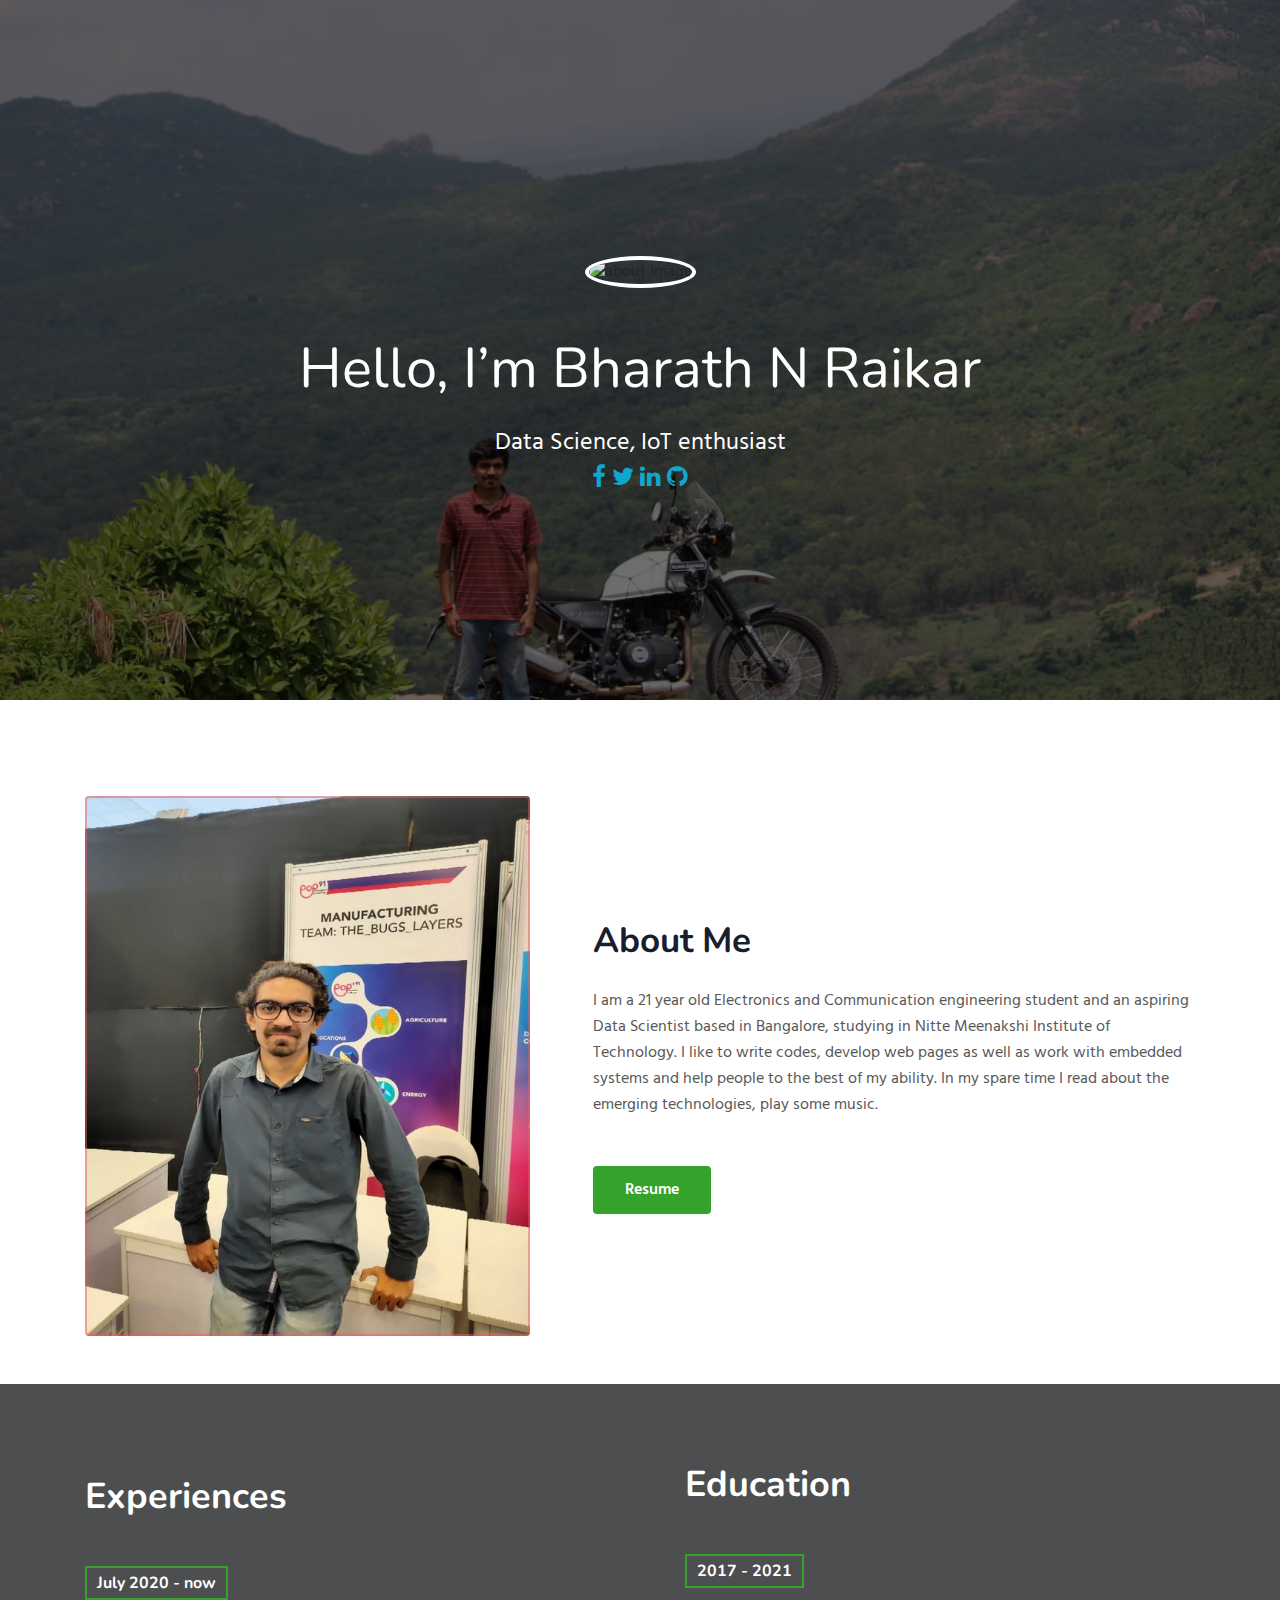
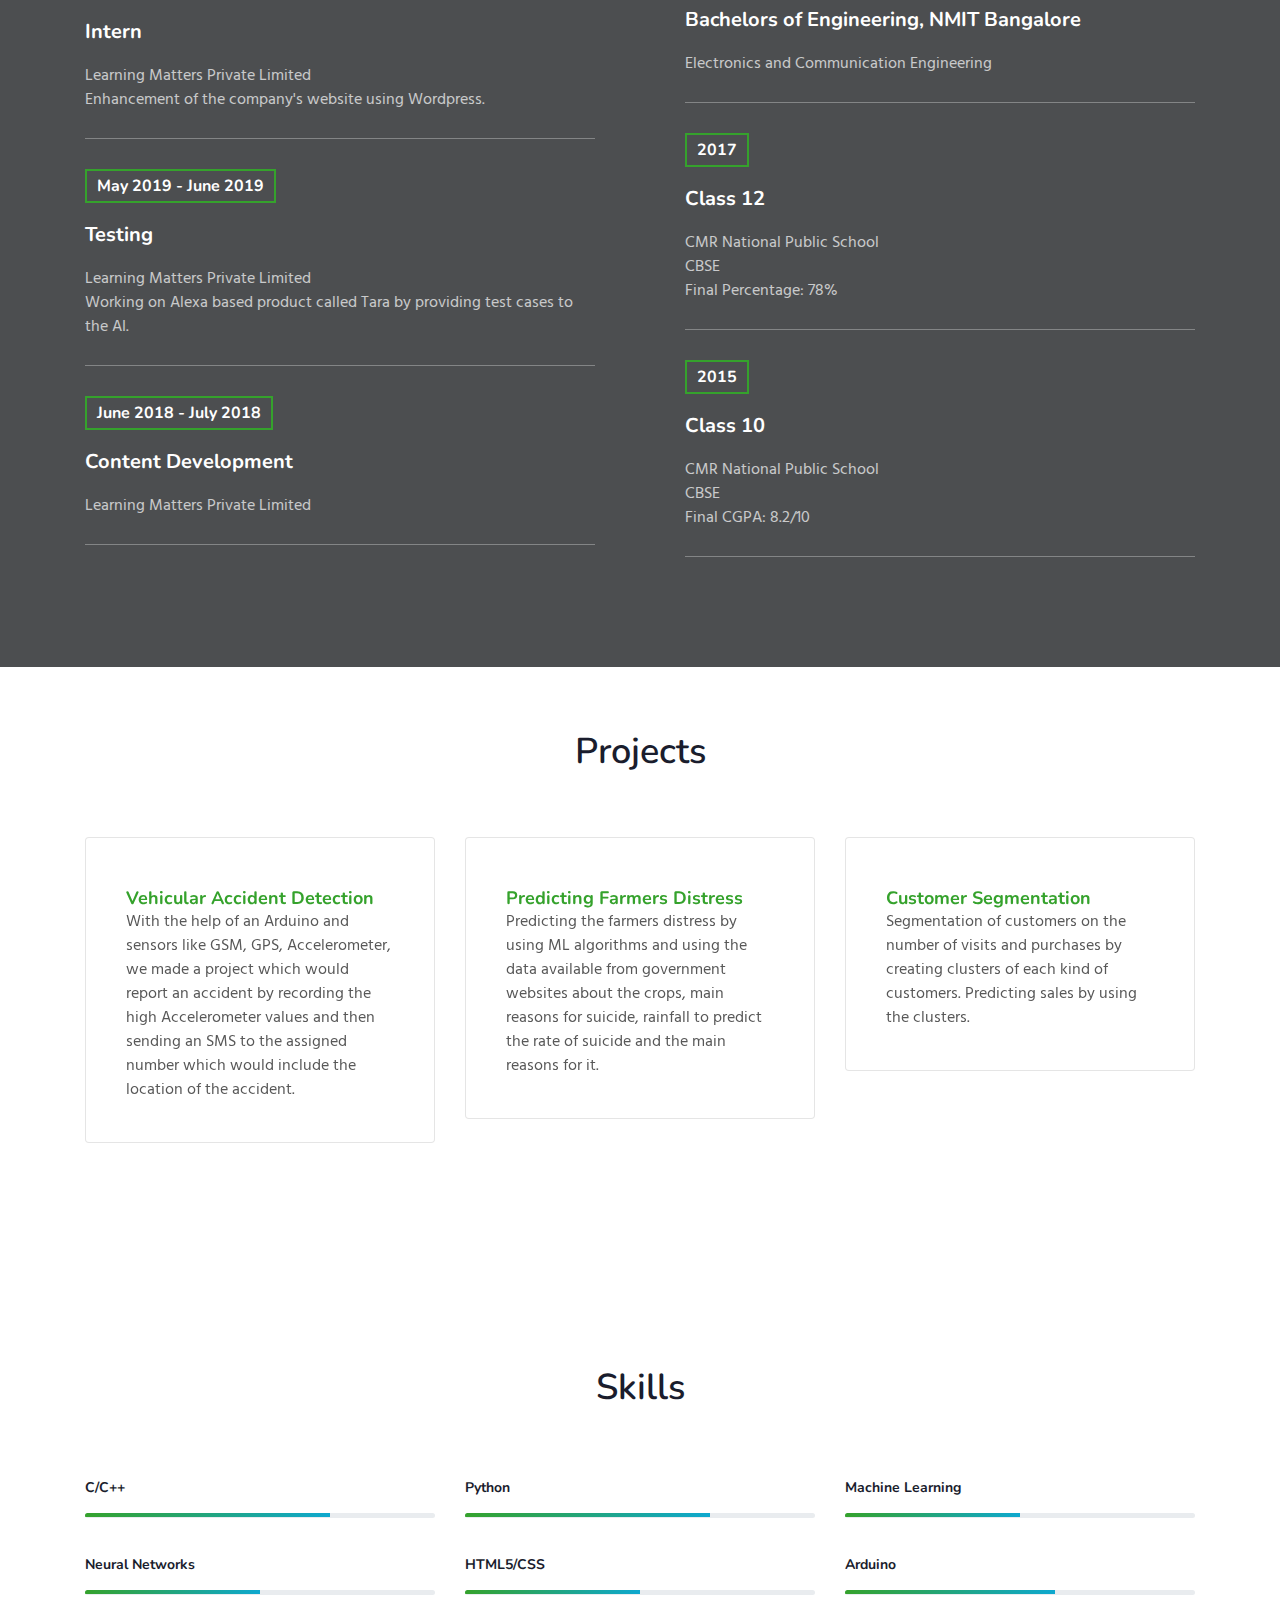
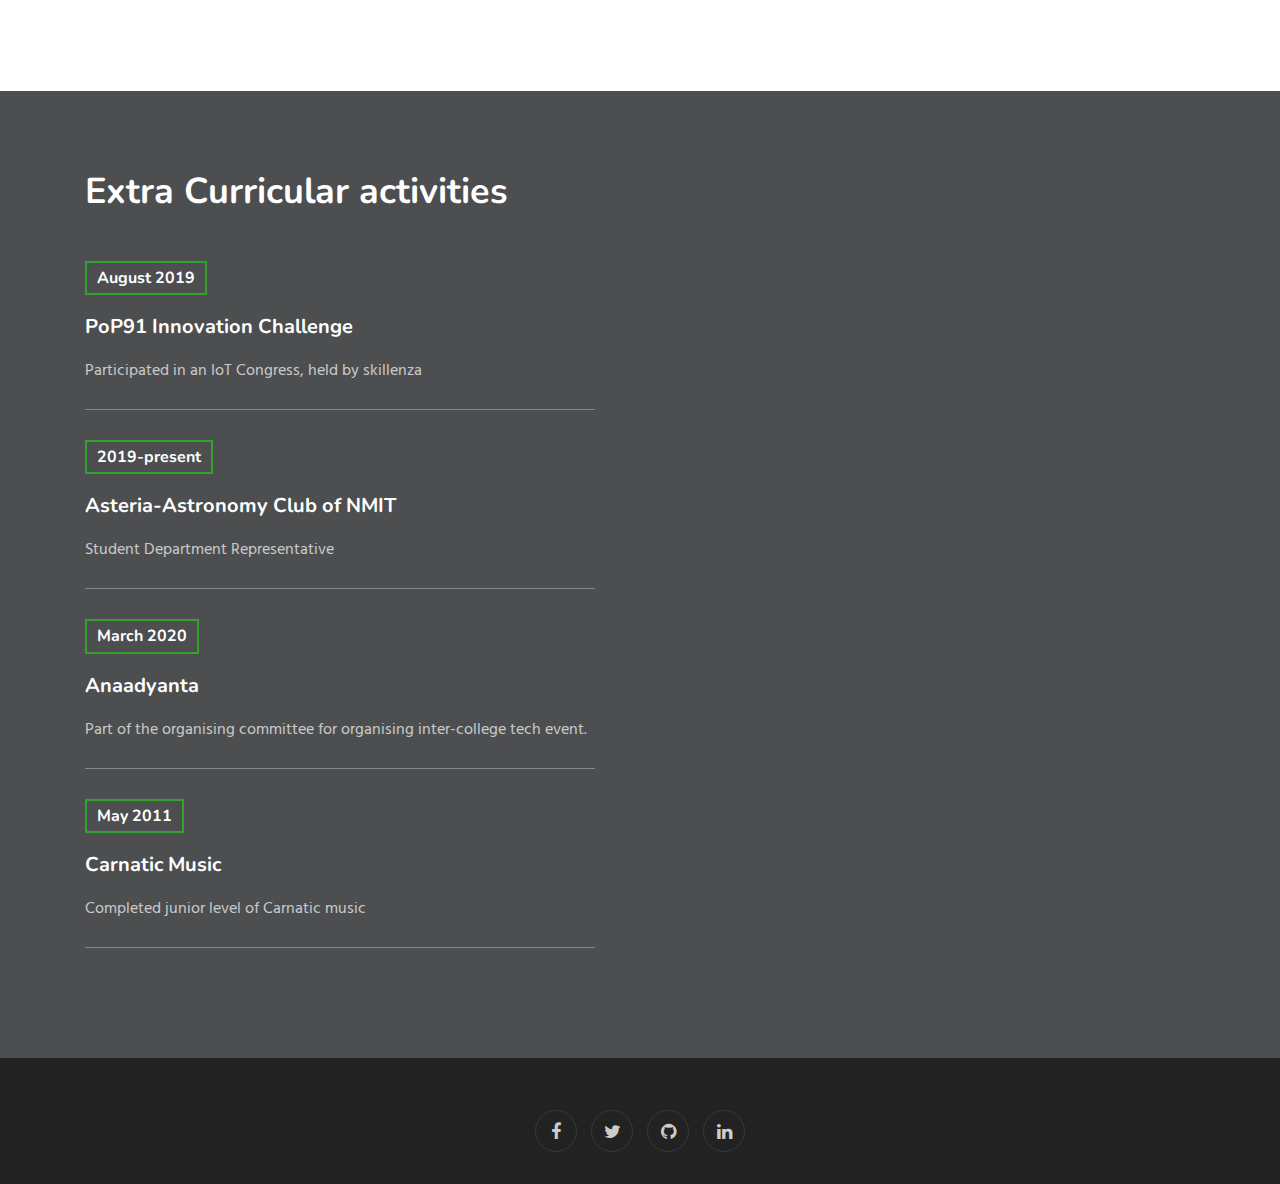
==== commit f33410ac: "Add files via upload" ====
--- a/index.html
+++ b/index.html
@@ -26,7 +26,7 @@
          
             <div class="slider-info banner-view text-center bg bg2" style="background-color: rgba(0, 0, 0, 0); margin-top: 0px; background-image: url(&quot;bundles/Cover.jpeg&quot;);" src="bundles/Webp.net-resizeimage.jpg">
               <div class="banner-info container">
-                <img src="bundles/Webp.net-resizeimage.jpg" alt="about image" class="img-fluid" style="border-radius: 50%; border-color: rgb(255, 255, 255); border-style: solid; border-width: 4px;">
+                <img src="bundles/final.jpg" alt="about image" class="img-fluid" style="border-radius: 50%; border-color: rgb(255, 255, 255); border-style: solid; border-width: 4px;">
                 <h3 class="banner-text mt-5 editContent">Hello, I’m Bharath N Raikar
                   </h3>
                   <p class="my-4 mb-5 editContent">Data Science, IoT enthusiast <br>
@@ -35,6 +35,7 @@
                     <a href="https://www.facebook.com/bharathnraikar/" class="facebook editContent"><span class="fa fa-facebook"></span></a>
                     <a href="https://twitter.com/raikar_bharath" class="twitter editContent"><span class="fa fa-twitter"></span></a>
                     <a href="https://www.linkedin.com/in/bharath-n-raikar/" class="linkedin editContent" style="outline: none; cursor: inherit;"><span class="fa fa-linkedin" style="outline: none; cursor: inherit;"></span></a>
+                    <a href="https://github.com/BharathRaikar" class="github editContent"><span class="fa fa-github"></a>
                   </p>
                
               </div>
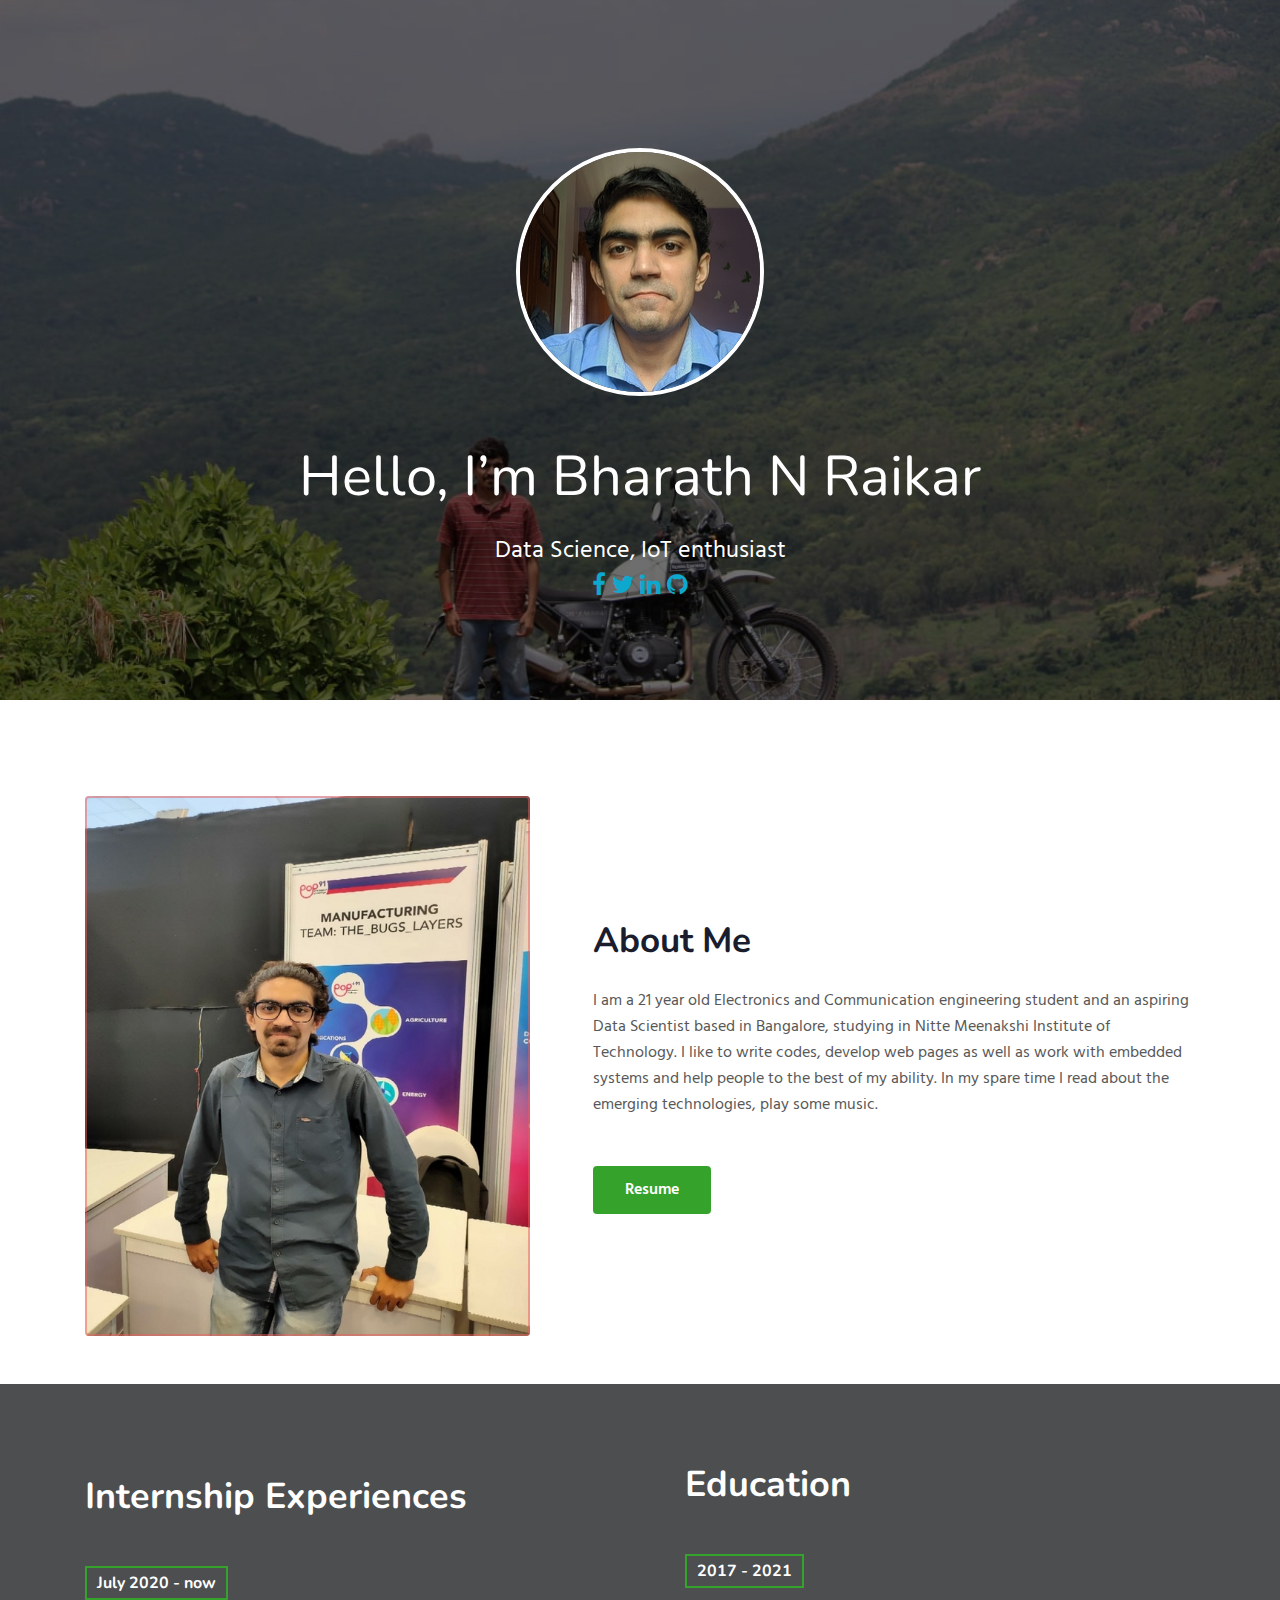
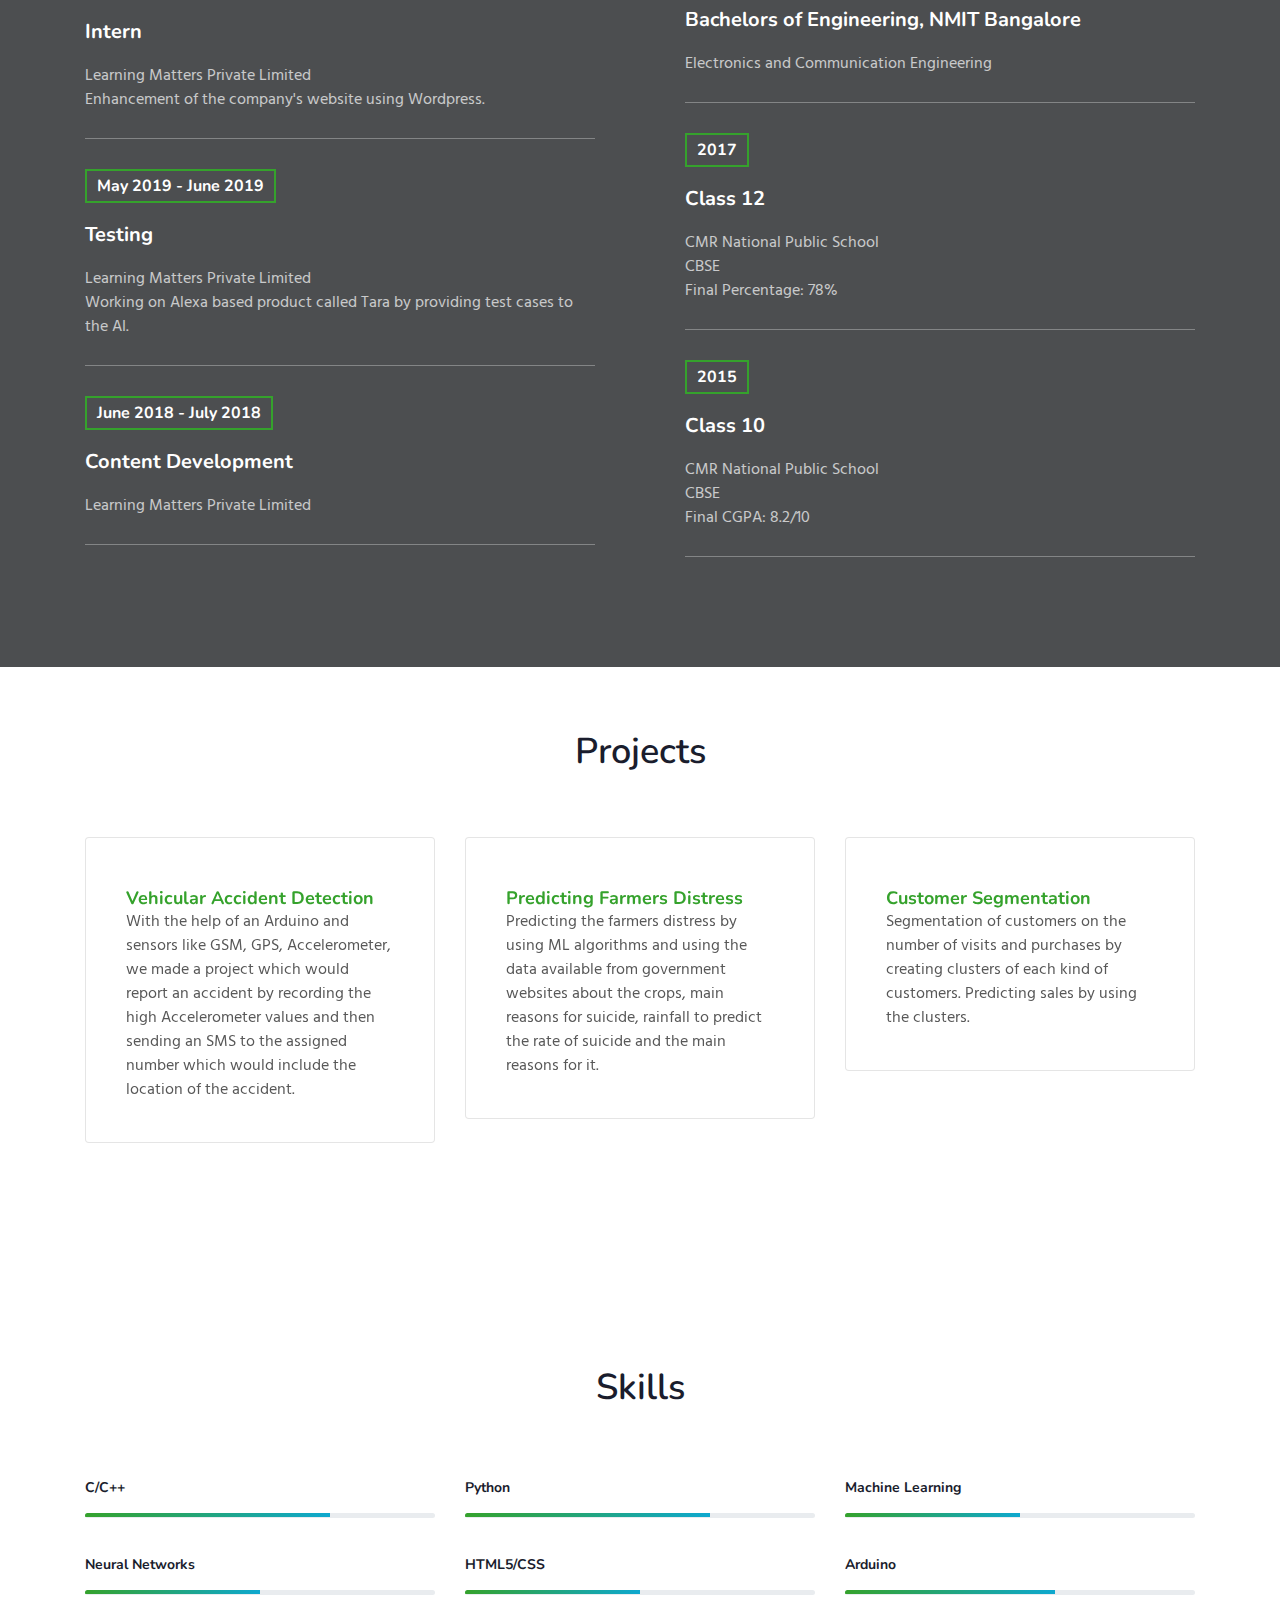
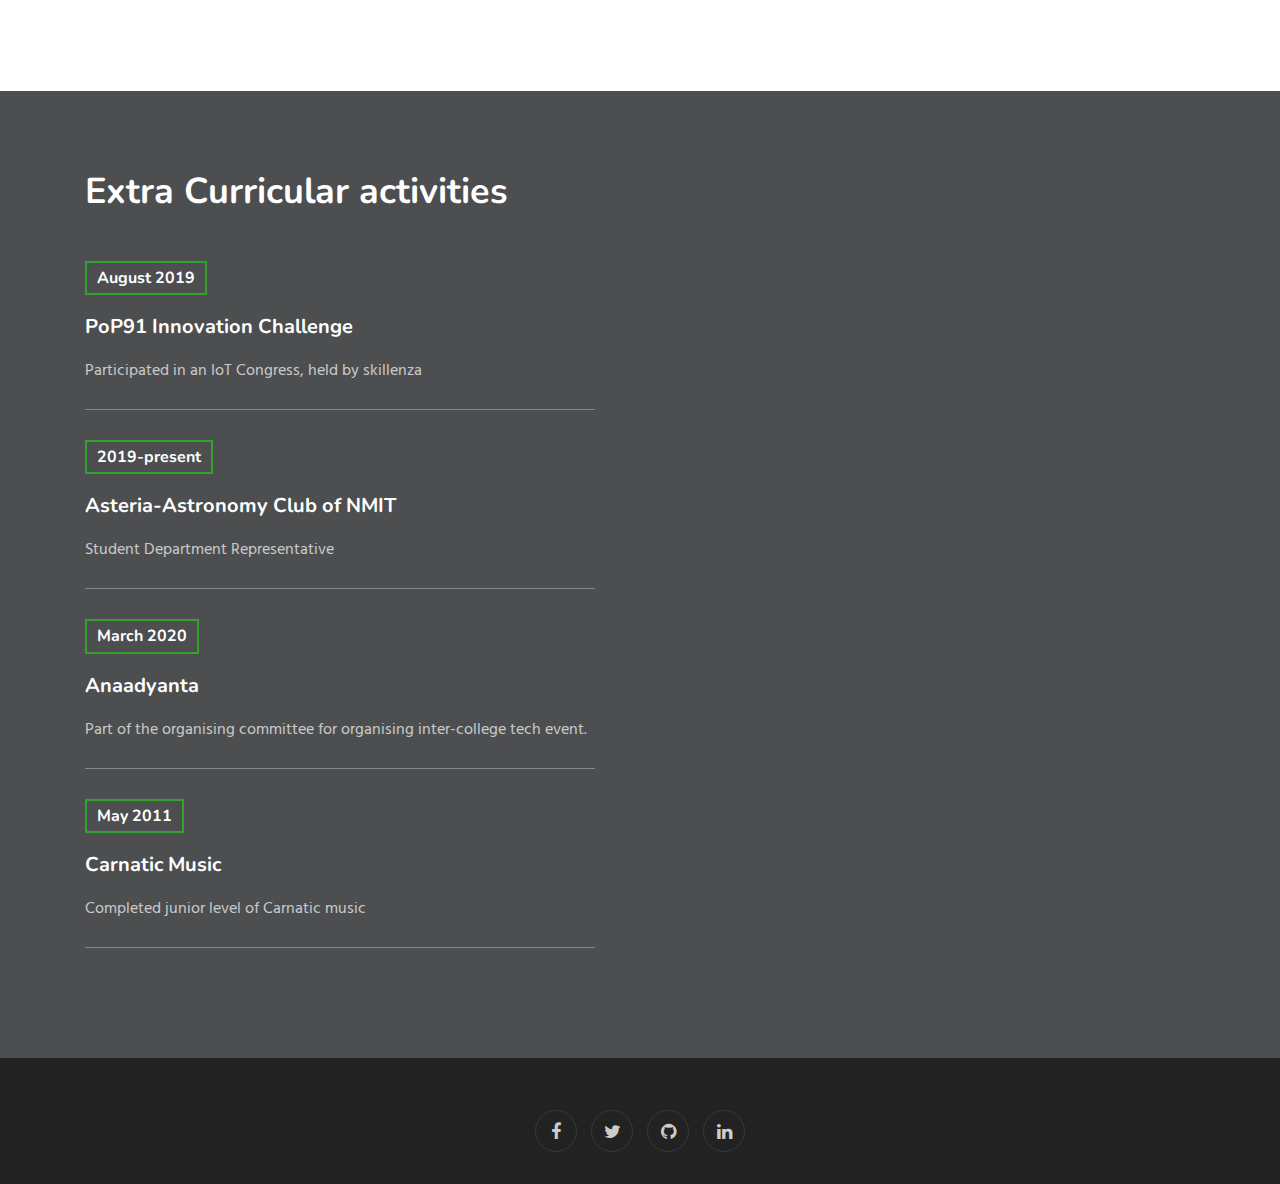
==== commit 75667585: "Add files via upload" ====
--- a/index.html
+++ b/index.html
@@ -30,17 +30,13 @@
                 <h3 class="banner-text mt-5 editContent">Hello, I’m Bharath N Raikar
                   </h3>
                   <p class="my-4 mb-5 editContent">Data Science, IoT enthusiast <br>
-                  
-                    
                     <a href="https://www.facebook.com/bharathnraikar/" class="facebook editContent"><span class="fa fa-facebook"></span></a>
                     <a href="https://twitter.com/raikar_bharath" class="twitter editContent"><span class="fa fa-twitter"></span></a>
                     <a href="https://www.linkedin.com/in/bharath-n-raikar/" class="linkedin editContent" style="outline: none; cursor: inherit;"><span class="fa fa-linkedin" style="outline: none; cursor: inherit;"></span></a>
                     <a href="https://github.com/BharathRaikar" class="github editContent"><span class="fa fa-github"></a>
-                  </p>
-               
-              </div>
-            </div>
-          
+                  </p> 
+              </div>
+            </div>
         </div>
     </div>
   </div>
@@ -70,7 +66,7 @@
 			<div class="grid grid-column-2 ">
 				
 				<div class="column1">
-          <h3 class="mb-5 editContent">Experiences</h3>
+          <h3 class="mb-5 editContent">Internship Experiences</h3>
 					<div class="experience-top editContent" style="outline: none; cursor: inherit;">
             <h5 class="editContent" style="outline: none; cursor: inherit;">July 2020 - now</h5>
 						<h4 class="editContent" style="outline: none; cursor: inherit;">Intern</h4>
